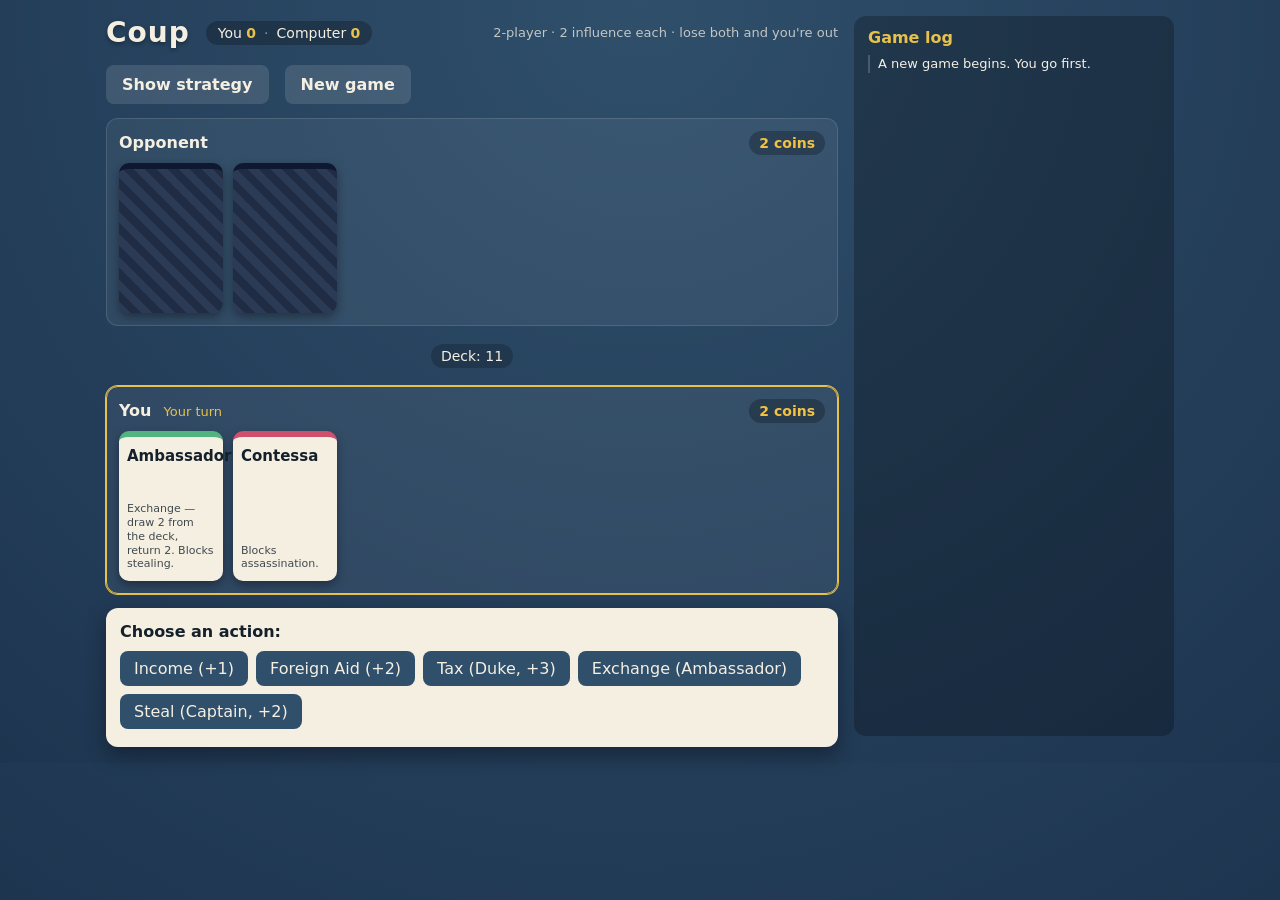
==== coup/index.html @ df29f6fe "Coup: exact-endgame model Co-Authored-By: Claude Opus 5.5 <noreply@anthropic.com>" ====
<!DOCTYPE html><html lang="en"><head><meta charSet="utf-8"/><meta name="viewport" content="width=device-width, initial-scale=1"/><link rel="stylesheet" href="/coup/_next/static/css/01fe92bfdcfc2d64.css" data-precedence="next"/><link rel="preload" as="script" fetchPriority="low" href="/coup/_next/static/chunks/webpack-d828b237a8eccf3f.js"/><script src="/coup/_next/static/chunks/fd9d1056-95542c12c8153870.js" async=""></script><script src="/coup/_next/static/chunks/23-82697db9ba3133ac.js" async=""></script><script src="/coup/_next/static/chunks/main-app-3fcb7fe4db516190.js" async=""></script><script src="/coup/_next/static/chunks/app/page-649ac5a3d5b7301c.js" async=""></script><title>Coup</title><meta name="description" content="Play Coup against a computer opponent."/><script src="/coup/_next/static/chunks/polyfills-78c92fac7aa8fdd8.js" noModule=""></script></head><body><main class="layout"><section class="board"><header class="header"><h1>Coup</h1><span class="header__sub">Dealing cards…</span></header></section></main><script src="/coup/_next/static/chunks/webpack-d828b237a8eccf3f.js" async=""></script><script>(self.__next_f=self.__next_f||[]).push([0]);self.__next_f.push([2,null])</script><script>self.__next_f.push([1,"1:HL[\"/coup/_next/static/css/01fe92bfdcfc2d64.css\",\"style\"]\n"])</script><script>self.__next_f.push([1,"2:I[5751,[],\"\"]\n4:I[736,[\"931\",\"static/chunks/app/page-649ac5a3d5b7301c.js\"],\"default\"]\n5:I[9275,[],\"\"]\n6:I[1343,[],\"\"]\n8:I[6130,[],\"\"]\n9:[]\n0:[[[\"$\",\"link\",\"0\",{\"rel\":\"stylesheet\",\"href\":\"/coup/_next/static/css/01fe92bfdcfc2d64.css\",\"precedence\":\"next\",\"crossOrigin\":\"$undefined\"}]],[\"$\",\"$L2\",null,{\"buildId\":\"_wieIUn1uLwM8Jt-ivwcD\",\"assetPrefix\":\"/coup\",\"initialCanonicalUrl\":\"/\",\"initialTree\":[\"\",{\"children\":[\"__PAGE__\",{}]},\"$undefined\",\"$undefined\",true],\"initialSeedData\":[\"\",{\"children\":[\"__PAGE__\",{},[[\"$L3\",[\"$\",\"$L4\",null,{}]],null],null]},[[\"$\",\"html\",null,{\"lang\":\"en\",\"children\":[\"$\",\"body\",null,{\"children\":[\"$\",\"$L5\",null,{\"parallelRouterKey\":\"children\",\"segmentPath\":[\"children\"],\"error\":\"$undefined\",\"errorStyles\":\"$undefined\",\"errorScripts\":\"$undefined\",\"template\":[\"$\",\"$L6\",null,{}],\"templateStyles\":\"$undefined\",\"templateScripts\":\"$undefined\",\"notFound\":[[\"$\",\"title\",null,{\"children\":\"404: This page could not be found.\"}],[\"$\",\"div\",null,{\"style\":{\"fontFamily\":\"system-ui,\\\"Segoe UI\\\",Roboto,Helvetica,Arial,sans-serif,\\\"Apple Color Emoji\\\",\\\"Segoe UI Emoji\\\"\",\"height\":\"100vh\",\"textAlign\":\"center\",\"display\":\"flex\",\"flexDirection\":\"column\",\"alignItems\":\"center\",\"justifyContent\":\"center\"},\"children\":[\"$\",\"div\",null,{\"children\":[[\"$\",\"style\",null,{\"dangerouslySetInnerHTML\":{\"__html\":\"body{color:#000;background:#fff;margin:0}.next-error-h1{border-right:1px solid rgba(0,0,0,.3)}@media (prefers-color-scheme:dark){body{color:#fff;background:#000}.next-error-h1{border-right:1px solid rgba(255,255,255,.3)}}\"}}],[\"$\",\"h1\",null,{\"className\":\"next-error-h1\",\"style\":{\"display\":\"inline-block\",\"margin\":\"0 20px 0 0\",\"padding\":\"0 23px 0 0\",\"fontSize\":24,\"fontWeight\":500,\"verticalAlign\":\"top\",\"lineHeight\":\"49px\"},\"children\":\"404\"}],[\"$\",\"div\",null,{\"style\":{\"display\":\"inline-block\"},\"children\":[\"$\",\"h2\",null,{\"style\":{\"fontSize\":14,\"fontWeight\":400,\"lineHeight\":\"49px\",\"margin\":0},\"children\":\"This page could not be found.\"}]}]]}]}]],\"notFoundStyles\":[],\"styles\":null}]}]}],null],null],\"couldBeIntercepted\":false,\"initialHea"])</script><script>self.__next_f.push([1,"d\":[null,\"$L7\"],\"globalErrorComponent\":\"$8\",\"missingSlots\":\"$W9\"}]]\n"])</script><script>self.__next_f.push([1,"7:[[\"$\",\"meta\",\"0\",{\"name\":\"viewport\",\"content\":\"width=device-width, initial-scale=1\"}],[\"$\",\"meta\",\"1\",{\"charSet\":\"utf-8\"}],[\"$\",\"title\",\"2\",{\"children\":\"Coup\"}],[\"$\",\"meta\",\"3\",{\"name\":\"description\",\"content\":\"Play Coup against a computer opponent.\"}]]\n3:null\n"])</script></body></html>
---- coup/_next/static/css/01fe92bfdcfc2d64.css ----
:root{--felt:#2f4f6b;--felt-dark:#1e3550;--ink:#14212b;--paper:#f5efe2;--gold:#e8c14a;--coin:#f3c243;--shadow:rgba(0,0,0,.35);--danger:#c0394a;--good:#51b37f}*{box-sizing:border-box}body,html{margin:0;padding:0;min-height:100%;font-family:ui-sans-serif,system-ui,-apple-system,Segoe UI,Roboto,Helvetica,Arial,sans-serif;color:var(--ink);background:radial-gradient(circle at 50% 0,var(--felt) 0,var(--felt-dark) 100%)}.layout{display:grid;grid-template-columns:minmax(0,1fr) 320px;grid-gap:16px;gap:16px;max-width:1100px;margin:0 auto;padding:16px}@media (max-width:860px){.layout{grid-template-columns:1fr}}.header{display:flex;align-items:center;gap:16px;flex-wrap:wrap;color:var(--paper)}.header h1{margin:0;font-size:28px;letter-spacing:1px;text-shadow:0 2px 4px var(--shadow)}.scoreboard{display:flex;align-items:center;gap:8px;padding:4px 12px;border-radius:999px;background:rgba(0,0,0,.25);font-size:14px}.scoreboard strong{color:var(--gold);font-feature-settings:"tnum";font-variant-numeric:tabular-nums}.scoreboard__sep{opacity:.5}.header__sub{opacity:.75;font-size:13px;margin-left:auto}.board{display:flex;flex-direction:column;gap:14px}.strip{background:hsla(0,0%,100%,.06);border:1px solid hsla(0,0%,100%,.12);border-radius:12px;padding:12px;color:var(--paper)}.strip--out{opacity:.55}.strip--turn{border-color:var(--gold);box-shadow:0 0 0 1px var(--gold)}.strip__info{display:flex;align-items:baseline;gap:12px;margin-bottom:8px;flex-wrap:wrap}.strip__label{font-weight:700;font-size:16px}.strip__status{font-size:13px;color:var(--gold)}.strip__coins{font-size:14px;margin-left:auto;background:rgba(0,0,0,.25);padding:4px 10px;border-radius:999px;color:var(--coin);font-weight:700;font-feature-settings:"tnum";font-variant-numeric:tabular-nums}.hand{display:flex;gap:10px;flex-wrap:wrap}.revealed{margin-top:10px}.revealed__cards{display:flex;gap:6px;flex-wrap:wrap}.pile__label{font-size:12px;opacity:.85;display:block;margin-bottom:4px}.muted{opacity:.5}.center{display:flex;align-items:center;gap:18px;flex-wrap:wrap;justify-content:center;color:var(--paper);padding:4px 0;font-size:14px}.center__chip{background:rgba(0,0,0,.2);padding:4px 10px;border-radius:999px}.card{position:relative;width:104px;height:150px;border-radius:10px;border:none;padding:10px 8px;text-align:left;background:var(--paper);color:var(--ink);box-shadow:0 4px 10px var(--shadow);display:flex;flex-direction:column;gap:6px;font:inherit;cursor:default;border-top:6px solid var(--gold)}.card--small{width:64px;height:92px;padding:6px;border-top-width:4px;gap:3px}.card__name{font-weight:800;font-size:15px}.card--small .card__name{font-size:11px;line-height:1.1}.card__effect{font-size:11px;line-height:1.25;opacity:.8;margin-top:auto}.card--lost{background:#d4cbb6;opacity:.75}.card--lost:after{content:"OUT";position:absolute;top:50%;left:0;right:0;text-align:center;font-weight:800;font-size:14px;color:var(--danger);letter-spacing:2px;transform:translateY(-50%)}.card--back{background:repeating-linear-gradient(45deg,#2b3a55,#2b3a55 8px,#1f2c44 0,#1f2c44 16px);border-top:6px solid #0e1830;color:transparent}.card--small.card--back{border-top-width:4px}.card--duke{border-top-color:#9c4fd0}.card--assassin{border-top-color:#1c1c1c}.card--captain{border-top-color:#3e8fd0}.card--ambassador{border-top-color:#51b37f}.card--contessa{border-top-color:#d04f6c}.card--selectable{cursor:pointer;transition:transform .12s ease,box-shadow .12s ease}.card--selectable:hover{transform:translateY(-8px);box-shadow:0 10px 18px var(--shadow)}.card--selected{outline:3px solid var(--gold)}.card--disabled{opacity:.45;cursor:not-allowed}.prompt{background:var(--paper);border-radius:12px;padding:14px;box-shadow:0 8px 20px var(--shadow)}.prompt p{margin:0 0 10px;font-weight:600}.prompt__choices{display:flex;flex-wrap:wrap;gap:8px;margin-bottom:4px}.choice{background:var(--felt);color:var(--paper);border:none;border-radius:8px;padding:8px 14px;font:inherit;cursor:pointer}.choice:hover{background:var(--felt-dark)}.choice--danger{background:var(--danger)}.choice--danger:hover{filter:brightness(.92)}.choice--good{background:var(--good);color:var(--ink)}.choice--good:hover{filter:brightness(.95)}.choice--disabled{opacity:.4;cursor:not-allowed}.choice__hint{display:inline-block;margin-left:8px;padding:1px 7px;border-radius:999px;background:rgba(0,0,0,.35);color:var(--gold);font-size:12px;font-weight:700;font-feature-settings:"tnum";font-variant-numeric:tabular-nums}.prompt p.prompt__note{margin:8px 0 0;font-size:12px;font-weight:400;opacity:.65}.cardpick{display:flex;flex-direction:column;align-items:center;gap:4px}.cardpick__pct{font-size:12px;font-weight:700;color:var(--gold);background:rgba(0,0,0,.35);padding:1px 8px;border-radius:999px;font-feature-settings:"tnum";font-variant-numeric:tabular-nums}.btn{background:var(--gold);color:var(--ink);border:none;border-radius:8px;padding:10px 16px;font:inherit;font-weight:700;cursor:pointer}.btn:hover{filter:brightness(1.05)}.btn--ghost{background:hsla(0,0%,100%,.12);color:var(--paper)}.btn--active{background:var(--gold);color:var(--ink)}.btn:disabled{opacity:.45;cursor:not-allowed}.overlay{position:fixed;inset:0;background:rgba(0,0,0,.55);display:flex;align-items:center;justify-content:center;padding:16px;z-index:10}.modal{background:var(--paper);border-radius:16px;padding:24px;max-width:460px;text-align:center;box-shadow:0 16px 40px var(--shadow)}.modal h2{margin:0 0 8px}.modal__buttons{display:flex;justify-content:center;gap:10px;margin-top:16px}.toast{position:fixed;top:18px;left:50%;z-index:20;max-width:min(80vw,460px);padding:11px 20px;border-radius:999px;background:rgba(20,30,25,.92);color:var(--paper);font-weight:600;font-size:15px;text-align:center;box-shadow:0 8px 22px var(--shadow);border-left:5px solid var(--gold);pointer-events:none;animation:toast-in-out 2.6s ease forwards}.toast--good{border-left-color:var(--good)}.toast--bad{border-left-color:var(--danger)}.toast--info{border-left-color:var(--gold)}@keyframes toast-in-out{0%{opacity:0;transform:translate(-50%,-14px)}8%{opacity:1;transform:translate(-50%)}85%{opacity:1;transform:translate(-50%)}to{opacity:0;transform:translate(-50%,-8px)}}.log{background:rgba(0,0,0,.25);border-radius:12px;padding:12px 14px;color:var(--paper);max-height:80vh;overflow:auto}.log h2{margin:0 0 8px;font-size:16px;color:var(--gold)}.log ol{list-style:none;margin:0;padding:0;display:flex;flex-direction:column;gap:6px;font-size:13px;line-height:1.35}.log li{border-left:2px solid hsla(0,0%,100%,.18);padding-left:8px}.log--private{border-left-color:var(--gold);color:var(--gold)}.exchange-pool{display:flex;gap:10px;flex-wrap:wrap;margin:6px 0 10px}
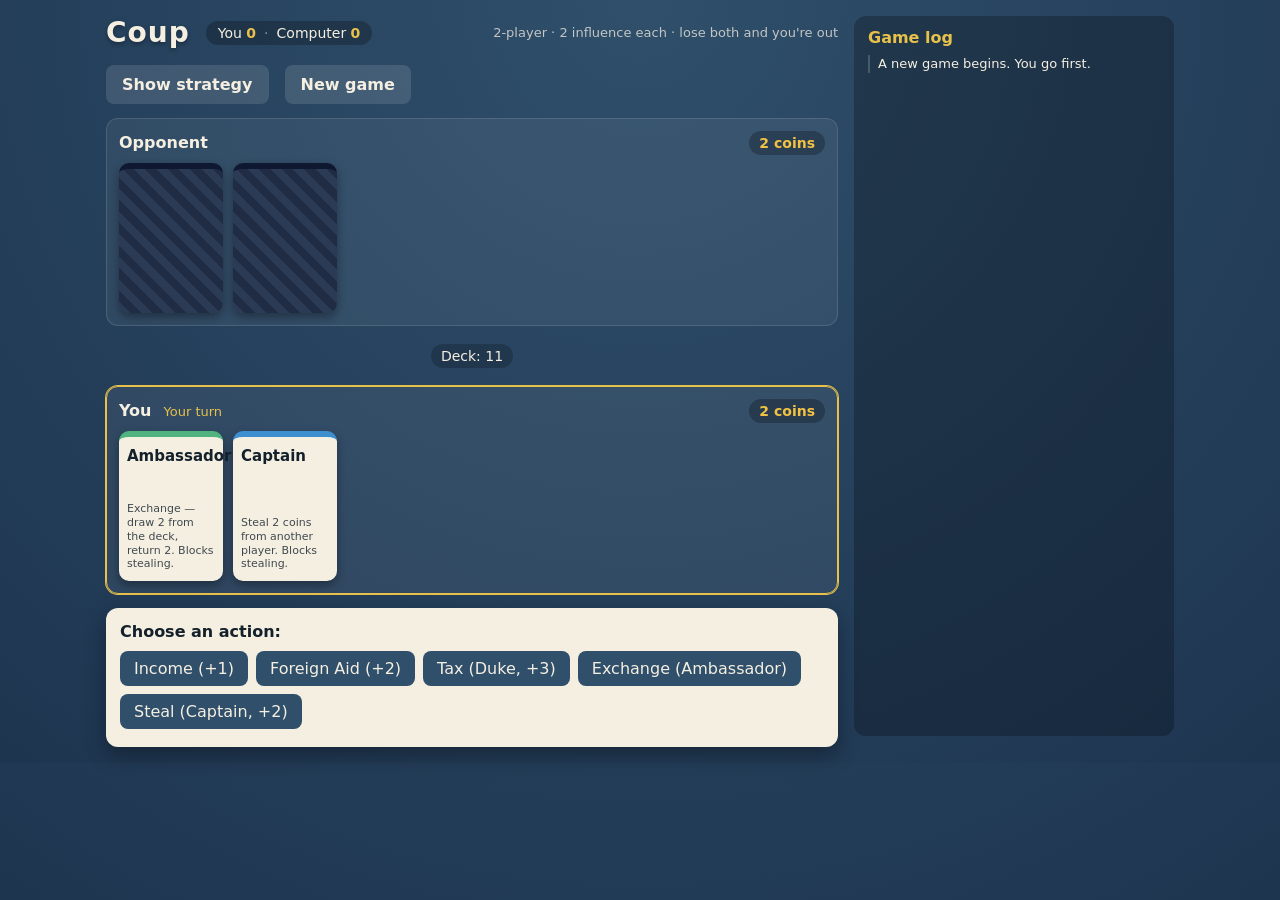
==== commit dd00f0f9: "Coup: decision-time search + policy net for table misses" ====
--- a/coup/index.html
+++ b/coup/index.html
@@ -1 +1 @@
-<!DOCTYPE html><html lang="en"><head><meta charSet="utf-8"/><meta name="viewport" content="width=device-width, initial-scale=1"/><link rel="stylesheet" href="/coup/_next/static/css/01fe92bfdcfc2d64.css" data-precedence="next"/><link rel="preload" as="script" fetchPriority="low" href="/coup/_next/static/chunks/webpack-d828b237a8eccf3f.js"/><script src="/coup/_next/static/chunks/fd9d1056-95542c12c8153870.js" async=""></script><script src="/coup/_next/static/chunks/23-82697db9ba3133ac.js" async=""></script><script src="/coup/_next/static/chunks/main-app-3fcb7fe4db516190.js" async=""></script><script src="/coup/_next/static/chunks/app/page-649ac5a3d5b7301c.js" async=""></script><title>Coup</title><meta name="description" content="Play Coup against a computer opponent."/><script src="/coup/_next/static/chunks/polyfills-78c92fac7aa8fdd8.js" noModule=""></script></head><body><main class="layout"><section class="board"><header class="header"><h1>Coup</h1><span class="header__sub">Dealing cards…</span></header></section></main><script src="/coup/_next/static/chunks/webpack-d828b237a8eccf3f.js" async=""></script><script>(self.__next_f=self.__next_f||[]).push([0]);self.__next_f.push([2,null])</script><script>self.__next_f.push([1,"1:HL[\"/coup/_next/static/css/01fe92bfdcfc2d64.css\",\"style\"]\n"])</script><script>self.__next_f.push([1,"2:I[5751,[],\"\"]\n4:I[736,[\"931\",\"static/chunks/app/page-649ac5a3d5b7301c.js\"],\"default\"]\n5:I[9275,[],\"\"]\n6:I[1343,[],\"\"]\n8:I[6130,[],\"\"]\n9:[]\n0:[[[\"$\",\"link\",\"0\",{\"rel\":\"stylesheet\",\"href\":\"/coup/_next/static/css/01fe92bfdcfc2d64.css\",\"precedence\":\"next\",\"crossOrigin\":\"$undefined\"}]],[\"$\",\"$L2\",null,{\"buildId\":\"_wieIUn1uLwM8Jt-ivwcD\",\"assetPrefix\":\"/coup\",\"initialCanonicalUrl\":\"/\",\"initialTree\":[\"\",{\"children\":[\"__PAGE__\",{}]},\"$undefined\",\"$undefined\",true],\"initialSeedData\":[\"\",{\"children\":[\"__PAGE__\",{},[[\"$L3\",[\"$\",\"$L4\",null,{}]],null],null]},[[\"$\",\"html\",null,{\"lang\":\"en\",\"children\":[\"$\",\"body\",null,{\"children\":[\"$\",\"$L5\",null,{\"parallelRouterKey\":\"children\",\"segmentPath\":[\"children\"],\"error\":\"$undefined\",\"errorStyles\":\"$undefined\",\"errorScripts\":\"$undefined\",\"template\":[\"$\",\"$L6\",null,{}],\"templateStyles\":\"$undefined\",\"templateScripts\":\"$undefined\",\"notFound\":[[\"$\",\"title\",null,{\"children\":\"404: This page could not be found.\"}],[\"$\",\"div\",null,{\"style\":{\"fontFamily\":\"system-ui,\\\"Segoe UI\\\",Roboto,Helvetica,Arial,sans-serif,\\\"Apple Color Emoji\\\",\\\"Segoe UI Emoji\\\"\",\"height\":\"100vh\",\"textAlign\":\"center\",\"display\":\"flex\",\"flexDirection\":\"column\",\"alignItems\":\"center\",\"justifyContent\":\"center\"},\"children\":[\"$\",\"div\",null,{\"children\":[[\"$\",\"style\",null,{\"dangerouslySetInnerHTML\":{\"__html\":\"body{color:#000;background:#fff;margin:0}.next-error-h1{border-right:1px solid rgba(0,0,0,.3)}@media (prefers-color-scheme:dark){body{color:#fff;background:#000}.next-error-h1{border-right:1px solid rgba(255,255,255,.3)}}\"}}],[\"$\",\"h1\",null,{\"className\":\"next-error-h1\",\"style\":{\"display\":\"inline-block\",\"margin\":\"0 20px 0 0\",\"padding\":\"0 23px 0 0\",\"fontSize\":24,\"fontWeight\":500,\"verticalAlign\":\"top\",\"lineHeight\":\"49px\"},\"children\":\"404\"}],[\"$\",\"div\",null,{\"style\":{\"display\":\"inline-block\"},\"children\":[\"$\",\"h2\",null,{\"style\":{\"fontSize\":14,\"fontWeight\":400,\"lineHeight\":\"49px\",\"margin\":0},\"children\":\"This page could not be found.\"}]}]]}]}]],\"notFoundStyles\":[],\"styles\":null}]}]}],null],null],\"couldBeIntercepted\":false,\"initialHea"])</script><script>self.__next_f.push([1,"d\":[null,\"$L7\"],\"globalErrorComponent\":\"$8\",\"missingSlots\":\"$W9\"}]]\n"])</script><script>self.__next_f.push([1,"7:[[\"$\",\"meta\",\"0\",{\"name\":\"viewport\",\"content\":\"width=device-width, initial-scale=1\"}],[\"$\",\"meta\",\"1\",{\"charSet\":\"utf-8\"}],[\"$\",\"title\",\"2\",{\"children\":\"Coup\"}],[\"$\",\"meta\",\"3\",{\"name\":\"description\",\"content\":\"Play Coup against a computer opponent.\"}]]\n3:null\n"])</script></body></html>+<!DOCTYPE html><html lang="en"><head><meta charSet="utf-8"/><meta name="viewport" content="width=device-width, initial-scale=1"/><link rel="stylesheet" href="/coup/_next/static/css/01fe92bfdcfc2d64.css" data-precedence="next"/><link rel="preload" as="script" fetchPriority="low" href="/coup/_next/static/chunks/webpack-d828b237a8eccf3f.js"/><script src="/coup/_next/static/chunks/fd9d1056-95542c12c8153870.js" async=""></script><script src="/coup/_next/static/chunks/23-82697db9ba3133ac.js" async=""></script><script src="/coup/_next/static/chunks/main-app-3fcb7fe4db516190.js" async=""></script><script src="/coup/_next/static/chunks/app/page-5f3fe6a5dedcb3a4.js" async=""></script><title>Coup</title><meta name="description" content="Play Coup against a computer opponent."/><script src="/coup/_next/static/chunks/polyfills-78c92fac7aa8fdd8.js" noModule=""></script></head><body><main class="layout"><section class="board"><header class="header"><h1>Coup</h1><span class="header__sub">Dealing cards…</span></header></section></main><script src="/coup/_next/static/chunks/webpack-d828b237a8eccf3f.js" async=""></script><script>(self.__next_f=self.__next_f||[]).push([0]);self.__next_f.push([2,null])</script><script>self.__next_f.push([1,"1:HL[\"/coup/_next/static/css/01fe92bfdcfc2d64.css\",\"style\"]\n"])</script><script>self.__next_f.push([1,"2:I[5751,[],\"\"]\n4:I[505,[\"931\",\"static/chunks/app/page-5f3fe6a5dedcb3a4.js\"],\"default\"]\n5:I[9275,[],\"\"]\n6:I[1343,[],\"\"]\n8:I[6130,[],\"\"]\n9:[]\n0:[[[\"$\",\"link\",\"0\",{\"rel\":\"stylesheet\",\"href\":\"/coup/_next/static/css/01fe92bfdcfc2d64.css\",\"precedence\":\"next\",\"crossOrigin\":\"$undefined\"}]],[\"$\",\"$L2\",null,{\"buildId\":\"3tfEyDqf86a3yvDS0ENHw\",\"assetPrefix\":\"/coup\",\"initialCanonicalUrl\":\"/\",\"initialTree\":[\"\",{\"children\":[\"__PAGE__\",{}]},\"$undefined\",\"$undefined\",true],\"initialSeedData\":[\"\",{\"children\":[\"__PAGE__\",{},[[\"$L3\",[\"$\",\"$L4\",null,{}]],null],null]},[[\"$\",\"html\",null,{\"lang\":\"en\",\"children\":[\"$\",\"body\",null,{\"children\":[\"$\",\"$L5\",null,{\"parallelRouterKey\":\"children\",\"segmentPath\":[\"children\"],\"error\":\"$undefined\",\"errorStyles\":\"$undefined\",\"errorScripts\":\"$undefined\",\"template\":[\"$\",\"$L6\",null,{}],\"templateStyles\":\"$undefined\",\"templateScripts\":\"$undefined\",\"notFound\":[[\"$\",\"title\",null,{\"children\":\"404: This page could not be found.\"}],[\"$\",\"div\",null,{\"style\":{\"fontFamily\":\"system-ui,\\\"Segoe UI\\\",Roboto,Helvetica,Arial,sans-serif,\\\"Apple Color Emoji\\\",\\\"Segoe UI Emoji\\\"\",\"height\":\"100vh\",\"textAlign\":\"center\",\"display\":\"flex\",\"flexDirection\":\"column\",\"alignItems\":\"center\",\"justifyContent\":\"center\"},\"children\":[\"$\",\"div\",null,{\"children\":[[\"$\",\"style\",null,{\"dangerouslySetInnerHTML\":{\"__html\":\"body{color:#000;background:#fff;margin:0}.next-error-h1{border-right:1px solid rgba(0,0,0,.3)}@media (prefers-color-scheme:dark){body{color:#fff;background:#000}.next-error-h1{border-right:1px solid rgba(255,255,255,.3)}}\"}}],[\"$\",\"h1\",null,{\"className\":\"next-error-h1\",\"style\":{\"display\":\"inline-block\",\"margin\":\"0 20px 0 0\",\"padding\":\"0 23px 0 0\",\"fontSize\":24,\"fontWeight\":500,\"verticalAlign\":\"top\",\"lineHeight\":\"49px\"},\"children\":\"404\"}],[\"$\",\"div\",null,{\"style\":{\"display\":\"inline-block\"},\"children\":[\"$\",\"h2\",null,{\"style\":{\"fontSize\":14,\"fontWeight\":400,\"lineHeight\":\"49px\",\"margin\":0},\"children\":\"This page could not be found.\"}]}]]}]}]],\"notFoundStyles\":[],\"styles\":null}]}]}],null],null],\"couldBeIntercepted\":false,\"initialHea"])</script><script>self.__next_f.push([1,"d\":[null,\"$L7\"],\"globalErrorComponent\":\"$8\",\"missingSlots\":\"$W9\"}]]\n"])</script><script>self.__next_f.push([1,"7:[[\"$\",\"meta\",\"0\",{\"name\":\"viewport\",\"content\":\"width=device-width, initial-scale=1\"}],[\"$\",\"meta\",\"1\",{\"charSet\":\"utf-8\"}],[\"$\",\"title\",\"2\",{\"children\":\"Coup\"}],[\"$\",\"meta\",\"3\",{\"name\":\"description\",\"content\":\"Play Coup against a computer opponent.\"}]]\n3:null\n"])</script></body></html>
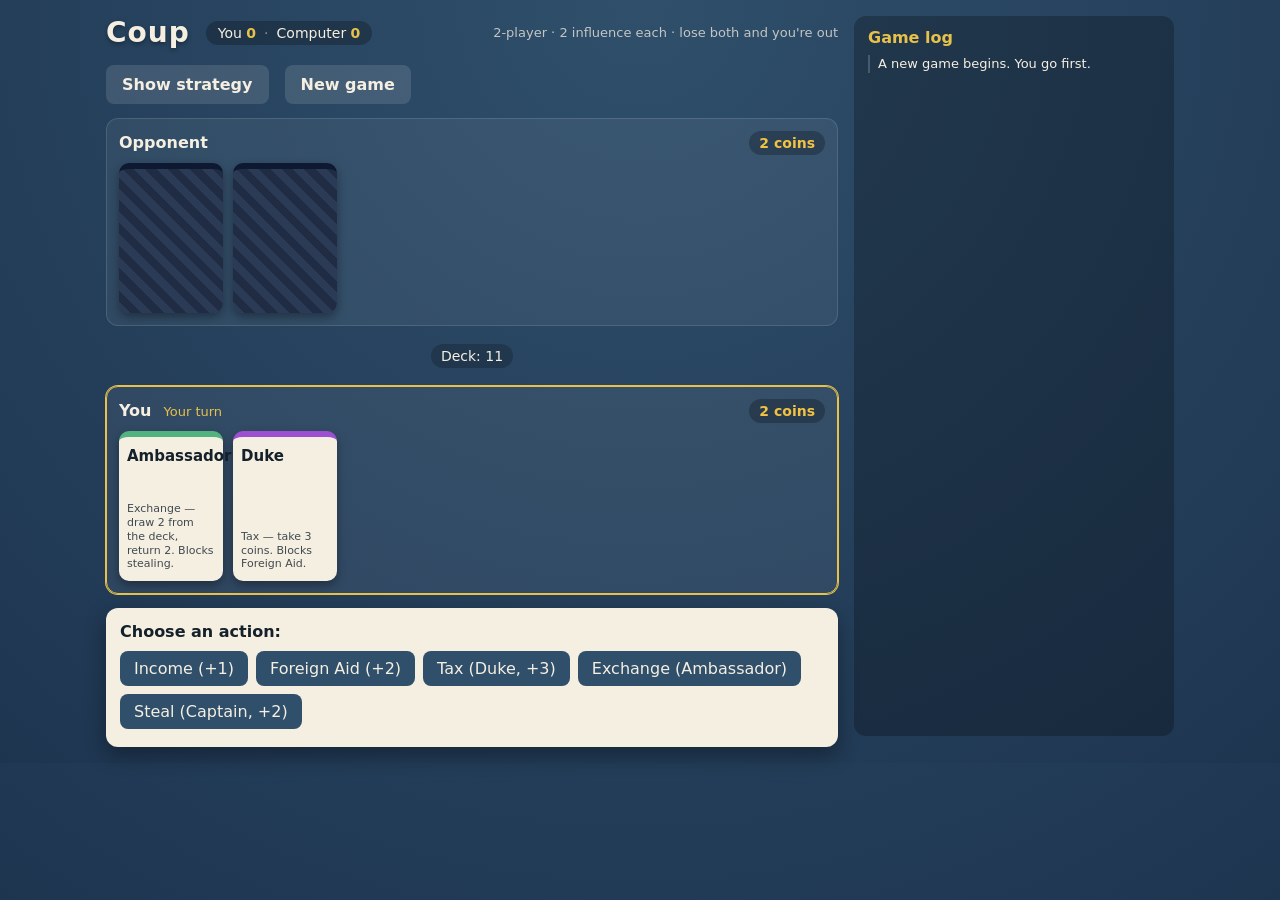
==== commit ccd7a8ea: "Coup: strategy hints from search" ====
--- a/coup/index.html
+++ b/coup/index.html
@@ -1 +1 @@
-<!DOCTYPE html><html lang="en"><head><meta charSet="utf-8"/><meta name="viewport" content="width=device-width, initial-scale=1"/><link rel="stylesheet" href="/coup/_next/static/css/01fe92bfdcfc2d64.css" data-precedence="next"/><link rel="preload" as="script" fetchPriority="low" href="/coup/_next/static/chunks/webpack-d828b237a8eccf3f.js"/><script src="/coup/_next/static/chunks/fd9d1056-95542c12c8153870.js" async=""></script><script src="/coup/_next/static/chunks/23-82697db9ba3133ac.js" async=""></script><script src="/coup/_next/static/chunks/main-app-3fcb7fe4db516190.js" async=""></script><script src="/coup/_next/static/chunks/app/page-5f3fe6a5dedcb3a4.js" async=""></script><title>Coup</title><meta name="description" content="Play Coup against a computer opponent."/><script src="/coup/_next/static/chunks/polyfills-78c92fac7aa8fdd8.js" noModule=""></script></head><body><main class="layout"><section class="board"><header class="header"><h1>Coup</h1><span class="header__sub">Dealing cards…</span></header></section></main><script src="/coup/_next/static/chunks/webpack-d828b237a8eccf3f.js" async=""></script><script>(self.__next_f=self.__next_f||[]).push([0]);self.__next_f.push([2,null])</script><script>self.__next_f.push([1,"1:HL[\"/coup/_next/static/css/01fe92bfdcfc2d64.css\",\"style\"]\n"])</script><script>self.__next_f.push([1,"2:I[5751,[],\"\"]\n4:I[505,[\"931\",\"static/chunks/app/page-5f3fe6a5dedcb3a4.js\"],\"default\"]\n5:I[9275,[],\"\"]\n6:I[1343,[],\"\"]\n8:I[6130,[],\"\"]\n9:[]\n0:[[[\"$\",\"link\",\"0\",{\"rel\":\"stylesheet\",\"href\":\"/coup/_next/static/css/01fe92bfdcfc2d64.css\",\"precedence\":\"next\",\"crossOrigin\":\"$undefined\"}]],[\"$\",\"$L2\",null,{\"buildId\":\"3tfEyDqf86a3yvDS0ENHw\",\"assetPrefix\":\"/coup\",\"initialCanonicalUrl\":\"/\",\"initialTree\":[\"\",{\"children\":[\"__PAGE__\",{}]},\"$undefined\",\"$undefined\",true],\"initialSeedData\":[\"\",{\"children\":[\"__PAGE__\",{},[[\"$L3\",[\"$\",\"$L4\",null,{}]],null],null]},[[\"$\",\"html\",null,{\"lang\":\"en\",\"children\":[\"$\",\"body\",null,{\"children\":[\"$\",\"$L5\",null,{\"parallelRouterKey\":\"children\",\"segmentPath\":[\"children\"],\"error\":\"$undefined\",\"errorStyles\":\"$undefined\",\"errorScripts\":\"$undefined\",\"template\":[\"$\",\"$L6\",null,{}],\"templateStyles\":\"$undefined\",\"templateScripts\":\"$undefined\",\"notFound\":[[\"$\",\"title\",null,{\"children\":\"404: This page could not be found.\"}],[\"$\",\"div\",null,{\"style\":{\"fontFamily\":\"system-ui,\\\"Segoe UI\\\",Roboto,Helvetica,Arial,sans-serif,\\\"Apple Color Emoji\\\",\\\"Segoe UI Emoji\\\"\",\"height\":\"100vh\",\"textAlign\":\"center\",\"display\":\"flex\",\"flexDirection\":\"column\",\"alignItems\":\"center\",\"justifyContent\":\"center\"},\"children\":[\"$\",\"div\",null,{\"children\":[[\"$\",\"style\",null,{\"dangerouslySetInnerHTML\":{\"__html\":\"body{color:#000;background:#fff;margin:0}.next-error-h1{border-right:1px solid rgba(0,0,0,.3)}@media (prefers-color-scheme:dark){body{color:#fff;background:#000}.next-error-h1{border-right:1px solid rgba(255,255,255,.3)}}\"}}],[\"$\",\"h1\",null,{\"className\":\"next-error-h1\",\"style\":{\"display\":\"inline-block\",\"margin\":\"0 20px 0 0\",\"padding\":\"0 23px 0 0\",\"fontSize\":24,\"fontWeight\":500,\"verticalAlign\":\"top\",\"lineHeight\":\"49px\"},\"children\":\"404\"}],[\"$\",\"div\",null,{\"style\":{\"display\":\"inline-block\"},\"children\":[\"$\",\"h2\",null,{\"style\":{\"fontSize\":14,\"fontWeight\":400,\"lineHeight\":\"49px\",\"margin\":0},\"children\":\"This page could not be found.\"}]}]]}]}]],\"notFoundStyles\":[],\"styles\":null}]}]}],null],null],\"couldBeIntercepted\":false,\"initialHea"])</script><script>self.__next_f.push([1,"d\":[null,\"$L7\"],\"globalErrorComponent\":\"$8\",\"missingSlots\":\"$W9\"}]]\n"])</script><script>self.__next_f.push([1,"7:[[\"$\",\"meta\",\"0\",{\"name\":\"viewport\",\"content\":\"width=device-width, initial-scale=1\"}],[\"$\",\"meta\",\"1\",{\"charSet\":\"utf-8\"}],[\"$\",\"title\",\"2\",{\"children\":\"Coup\"}],[\"$\",\"meta\",\"3\",{\"name\":\"description\",\"content\":\"Play Coup against a computer opponent.\"}]]\n3:null\n"])</script></body></html>+<!DOCTYPE html><html lang="en"><head><meta charSet="utf-8"/><meta name="viewport" content="width=device-width, initial-scale=1"/><link rel="stylesheet" href="/coup/_next/static/css/01fe92bfdcfc2d64.css" data-precedence="next"/><link rel="preload" as="script" fetchPriority="low" href="/coup/_next/static/chunks/webpack-d828b237a8eccf3f.js"/><script src="/coup/_next/static/chunks/fd9d1056-95542c12c8153870.js" async=""></script><script src="/coup/_next/static/chunks/23-82697db9ba3133ac.js" async=""></script><script src="/coup/_next/static/chunks/main-app-3fcb7fe4db516190.js" async=""></script><script src="/coup/_next/static/chunks/app/page-42925512c70cbcf5.js" async=""></script><title>Coup</title><meta name="description" content="Play Coup against a computer opponent."/><script src="/coup/_next/static/chunks/polyfills-78c92fac7aa8fdd8.js" noModule=""></script></head><body><main class="layout"><section class="board"><header class="header"><h1>Coup</h1><span class="header__sub">Dealing cards…</span></header></section></main><script src="/coup/_next/static/chunks/webpack-d828b237a8eccf3f.js" async=""></script><script>(self.__next_f=self.__next_f||[]).push([0]);self.__next_f.push([2,null])</script><script>self.__next_f.push([1,"1:HL[\"/coup/_next/static/css/01fe92bfdcfc2d64.css\",\"style\"]\n"])</script><script>self.__next_f.push([1,"2:I[5751,[],\"\"]\n4:I[505,[\"931\",\"static/chunks/app/page-42925512c70cbcf5.js\"],\"default\"]\n5:I[9275,[],\"\"]\n6:I[1343,[],\"\"]\n8:I[6130,[],\"\"]\n9:[]\n0:[[[\"$\",\"link\",\"0\",{\"rel\":\"stylesheet\",\"href\":\"/coup/_next/static/css/01fe92bfdcfc2d64.css\",\"precedence\":\"next\",\"crossOrigin\":\"$undefined\"}]],[\"$\",\"$L2\",null,{\"buildId\":\"neGb3axCB68m1UxjxAIpl\",\"assetPrefix\":\"/coup\",\"initialCanonicalUrl\":\"/\",\"initialTree\":[\"\",{\"children\":[\"__PAGE__\",{}]},\"$undefined\",\"$undefined\",true],\"initialSeedData\":[\"\",{\"children\":[\"__PAGE__\",{},[[\"$L3\",[\"$\",\"$L4\",null,{}]],null],null]},[[\"$\",\"html\",null,{\"lang\":\"en\",\"children\":[\"$\",\"body\",null,{\"children\":[\"$\",\"$L5\",null,{\"parallelRouterKey\":\"children\",\"segmentPath\":[\"children\"],\"error\":\"$undefined\",\"errorStyles\":\"$undefined\",\"errorScripts\":\"$undefined\",\"template\":[\"$\",\"$L6\",null,{}],\"templateStyles\":\"$undefined\",\"templateScripts\":\"$undefined\",\"notFound\":[[\"$\",\"title\",null,{\"children\":\"404: This page could not be found.\"}],[\"$\",\"div\",null,{\"style\":{\"fontFamily\":\"system-ui,\\\"Segoe UI\\\",Roboto,Helvetica,Arial,sans-serif,\\\"Apple Color Emoji\\\",\\\"Segoe UI Emoji\\\"\",\"height\":\"100vh\",\"textAlign\":\"center\",\"display\":\"flex\",\"flexDirection\":\"column\",\"alignItems\":\"center\",\"justifyContent\":\"center\"},\"children\":[\"$\",\"div\",null,{\"children\":[[\"$\",\"style\",null,{\"dangerouslySetInnerHTML\":{\"__html\":\"body{color:#000;background:#fff;margin:0}.next-error-h1{border-right:1px solid rgba(0,0,0,.3)}@media (prefers-color-scheme:dark){body{color:#fff;background:#000}.next-error-h1{border-right:1px solid rgba(255,255,255,.3)}}\"}}],[\"$\",\"h1\",null,{\"className\":\"next-error-h1\",\"style\":{\"display\":\"inline-block\",\"margin\":\"0 20px 0 0\",\"padding\":\"0 23px 0 0\",\"fontSize\":24,\"fontWeight\":500,\"verticalAlign\":\"top\",\"lineHeight\":\"49px\"},\"children\":\"404\"}],[\"$\",\"div\",null,{\"style\":{\"display\":\"inline-block\"},\"children\":[\"$\",\"h2\",null,{\"style\":{\"fontSize\":14,\"fontWeight\":400,\"lineHeight\":\"49px\",\"margin\":0},\"children\":\"This page could not be found.\"}]}]]}]}]],\"notFoundStyles\":[],\"styles\":null}]}]}],null],null],\"couldBeIntercepted\":false,\"initialHea"])</script><script>self.__next_f.push([1,"d\":[null,\"$L7\"],\"globalErrorComponent\":\"$8\",\"missingSlots\":\"$W9\"}]]\n"])</script><script>self.__next_f.push([1,"7:[[\"$\",\"meta\",\"0\",{\"name\":\"viewport\",\"content\":\"width=device-width, initial-scale=1\"}],[\"$\",\"meta\",\"1\",{\"charSet\":\"utf-8\"}],[\"$\",\"title\",\"2\",{\"children\":\"Coup\"}],[\"$\",\"meta\",\"3\",{\"name\":\"description\",\"content\":\"Play Coup against a computer opponent.\"}]]\n3:null\n"])</script></body></html>
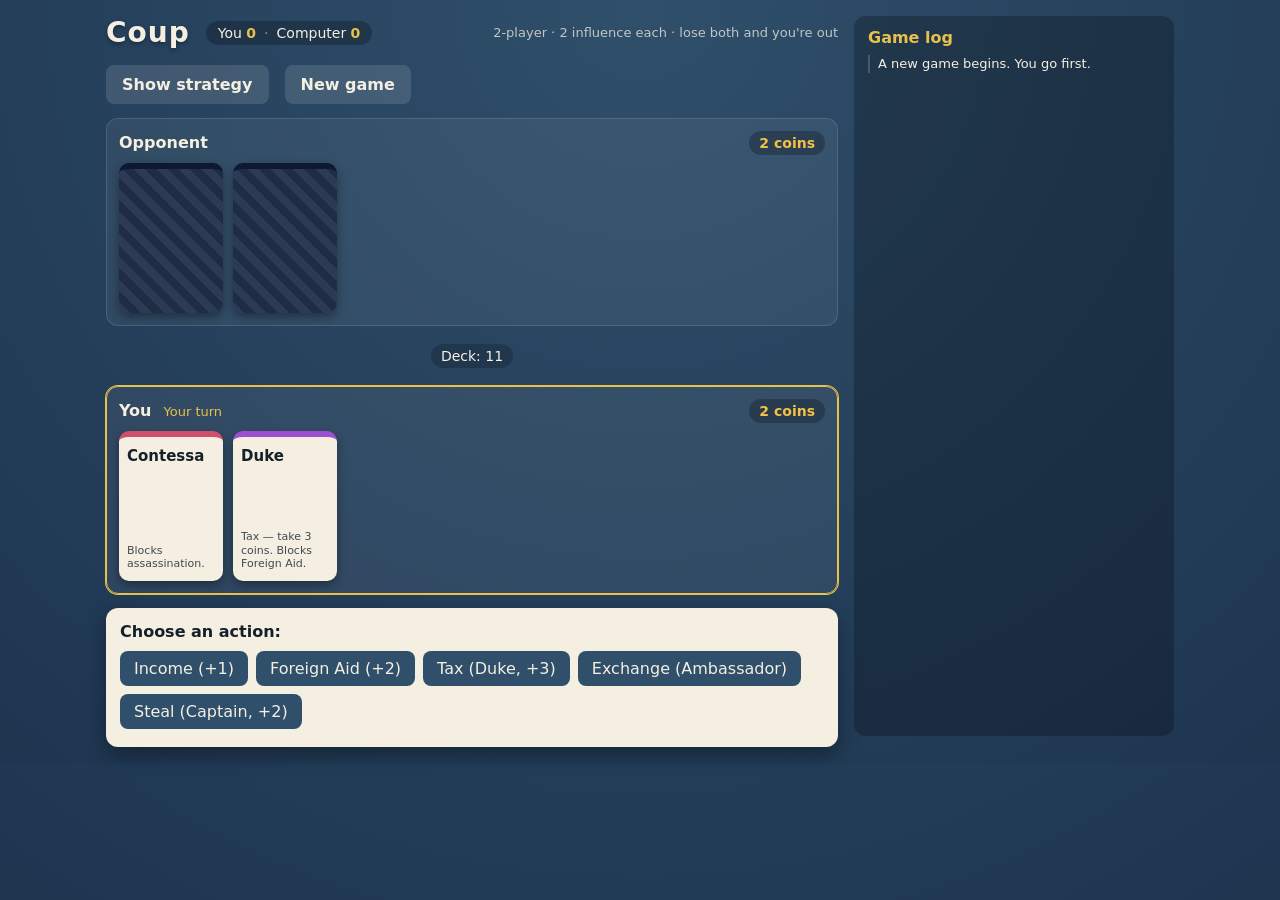
==== commit 88682492: "Coup: search vs table hints" ====
--- a/coup/index.html
+++ b/coup/index.html
@@ -1 +1 @@
-<!DOCTYPE html><html lang="en"><head><meta charSet="utf-8"/><meta name="viewport" content="width=device-width, initial-scale=1"/><link rel="stylesheet" href="/coup/_next/static/css/01fe92bfdcfc2d64.css" data-precedence="next"/><link rel="preload" as="script" fetchPriority="low" href="/coup/_next/static/chunks/webpack-d828b237a8eccf3f.js"/><script src="/coup/_next/static/chunks/fd9d1056-95542c12c8153870.js" async=""></script><script src="/coup/_next/static/chunks/23-82697db9ba3133ac.js" async=""></script><script src="/coup/_next/static/chunks/main-app-3fcb7fe4db516190.js" async=""></script><script src="/coup/_next/static/chunks/app/page-42925512c70cbcf5.js" async=""></script><title>Coup</title><meta name="description" content="Play Coup against a computer opponent."/><script src="/coup/_next/static/chunks/polyfills-78c92fac7aa8fdd8.js" noModule=""></script></head><body><main class="layout"><section class="board"><header class="header"><h1>Coup</h1><span class="header__sub">Dealing cards…</span></header></section></main><script src="/coup/_next/static/chunks/webpack-d828b237a8eccf3f.js" async=""></script><script>(self.__next_f=self.__next_f||[]).push([0]);self.__next_f.push([2,null])</script><script>self.__next_f.push([1,"1:HL[\"/coup/_next/static/css/01fe92bfdcfc2d64.css\",\"style\"]\n"])</script><script>self.__next_f.push([1,"2:I[5751,[],\"\"]\n4:I[505,[\"931\",\"static/chunks/app/page-42925512c70cbcf5.js\"],\"default\"]\n5:I[9275,[],\"\"]\n6:I[1343,[],\"\"]\n8:I[6130,[],\"\"]\n9:[]\n0:[[[\"$\",\"link\",\"0\",{\"rel\":\"stylesheet\",\"href\":\"/coup/_next/static/css/01fe92bfdcfc2d64.css\",\"precedence\":\"next\",\"crossOrigin\":\"$undefined\"}]],[\"$\",\"$L2\",null,{\"buildId\":\"neGb3axCB68m1UxjxAIpl\",\"assetPrefix\":\"/coup\",\"initialCanonicalUrl\":\"/\",\"initialTree\":[\"\",{\"children\":[\"__PAGE__\",{}]},\"$undefined\",\"$undefined\",true],\"initialSeedData\":[\"\",{\"children\":[\"__PAGE__\",{},[[\"$L3\",[\"$\",\"$L4\",null,{}]],null],null]},[[\"$\",\"html\",null,{\"lang\":\"en\",\"children\":[\"$\",\"body\",null,{\"children\":[\"$\",\"$L5\",null,{\"parallelRouterKey\":\"children\",\"segmentPath\":[\"children\"],\"error\":\"$undefined\",\"errorStyles\":\"$undefined\",\"errorScripts\":\"$undefined\",\"template\":[\"$\",\"$L6\",null,{}],\"templateStyles\":\"$undefined\",\"templateScripts\":\"$undefined\",\"notFound\":[[\"$\",\"title\",null,{\"children\":\"404: This page could not be found.\"}],[\"$\",\"div\",null,{\"style\":{\"fontFamily\":\"system-ui,\\\"Segoe UI\\\",Roboto,Helvetica,Arial,sans-serif,\\\"Apple Color Emoji\\\",\\\"Segoe UI Emoji\\\"\",\"height\":\"100vh\",\"textAlign\":\"center\",\"display\":\"flex\",\"flexDirection\":\"column\",\"alignItems\":\"center\",\"justifyContent\":\"center\"},\"children\":[\"$\",\"div\",null,{\"children\":[[\"$\",\"style\",null,{\"dangerouslySetInnerHTML\":{\"__html\":\"body{color:#000;background:#fff;margin:0}.next-error-h1{border-right:1px solid rgba(0,0,0,.3)}@media (prefers-color-scheme:dark){body{color:#fff;background:#000}.next-error-h1{border-right:1px solid rgba(255,255,255,.3)}}\"}}],[\"$\",\"h1\",null,{\"className\":\"next-error-h1\",\"style\":{\"display\":\"inline-block\",\"margin\":\"0 20px 0 0\",\"padding\":\"0 23px 0 0\",\"fontSize\":24,\"fontWeight\":500,\"verticalAlign\":\"top\",\"lineHeight\":\"49px\"},\"children\":\"404\"}],[\"$\",\"div\",null,{\"style\":{\"display\":\"inline-block\"},\"children\":[\"$\",\"h2\",null,{\"style\":{\"fontSize\":14,\"fontWeight\":400,\"lineHeight\":\"49px\",\"margin\":0},\"children\":\"This page could not be found.\"}]}]]}]}]],\"notFoundStyles\":[],\"styles\":null}]}]}],null],null],\"couldBeIntercepted\":false,\"initialHea"])</script><script>self.__next_f.push([1,"d\":[null,\"$L7\"],\"globalErrorComponent\":\"$8\",\"missingSlots\":\"$W9\"}]]\n"])</script><script>self.__next_f.push([1,"7:[[\"$\",\"meta\",\"0\",{\"name\":\"viewport\",\"content\":\"width=device-width, initial-scale=1\"}],[\"$\",\"meta\",\"1\",{\"charSet\":\"utf-8\"}],[\"$\",\"title\",\"2\",{\"children\":\"Coup\"}],[\"$\",\"meta\",\"3\",{\"name\":\"description\",\"content\":\"Play Coup against a computer opponent.\"}]]\n3:null\n"])</script></body></html>+<!DOCTYPE html><html lang="en"><head><meta charSet="utf-8"/><meta name="viewport" content="width=device-width, initial-scale=1"/><link rel="stylesheet" href="/coup/_next/static/css/7452abae5ba56ae0.css" data-precedence="next"/><link rel="preload" as="script" fetchPriority="low" href="/coup/_next/static/chunks/webpack-d828b237a8eccf3f.js"/><script src="/coup/_next/static/chunks/fd9d1056-95542c12c8153870.js" async=""></script><script src="/coup/_next/static/chunks/23-82697db9ba3133ac.js" async=""></script><script src="/coup/_next/static/chunks/main-app-3fcb7fe4db516190.js" async=""></script><script src="/coup/_next/static/chunks/app/page-6dc645e36bc4e06f.js" async=""></script><title>Coup</title><meta name="description" content="Play Coup against a computer opponent."/><script src="/coup/_next/static/chunks/polyfills-78c92fac7aa8fdd8.js" noModule=""></script></head><body><main class="layout"><section class="board"><header class="header"><h1>Coup</h1><span class="header__sub">Dealing cards…</span></header></section></main><script src="/coup/_next/static/chunks/webpack-d828b237a8eccf3f.js" async=""></script><script>(self.__next_f=self.__next_f||[]).push([0]);self.__next_f.push([2,null])</script><script>self.__next_f.push([1,"1:HL[\"/coup/_next/static/css/7452abae5ba56ae0.css\",\"style\"]\n"])</script><script>self.__next_f.push([1,"2:I[5751,[],\"\"]\n4:I[505,[\"931\",\"static/chunks/app/page-6dc645e36bc4e06f.js\"],\"default\"]\n5:I[9275,[],\"\"]\n6:I[1343,[],\"\"]\n8:I[6130,[],\"\"]\n9:[]\n0:[[[\"$\",\"link\",\"0\",{\"rel\":\"stylesheet\",\"href\":\"/coup/_next/static/css/7452abae5ba56ae0.css\",\"precedence\":\"next\",\"crossOrigin\":\"$undefined\"}]],[\"$\",\"$L2\",null,{\"buildId\":\"VM9aVGvNcQcO2kNIfbjQt\",\"assetPrefix\":\"/coup\",\"initialCanonicalUrl\":\"/\",\"initialTree\":[\"\",{\"children\":[\"__PAGE__\",{}]},\"$undefined\",\"$undefined\",true],\"initialSeedData\":[\"\",{\"children\":[\"__PAGE__\",{},[[\"$L3\",[\"$\",\"$L4\",null,{}]],null],null]},[[\"$\",\"html\",null,{\"lang\":\"en\",\"children\":[\"$\",\"body\",null,{\"children\":[\"$\",\"$L5\",null,{\"parallelRouterKey\":\"children\",\"segmentPath\":[\"children\"],\"error\":\"$undefined\",\"errorStyles\":\"$undefined\",\"errorScripts\":\"$undefined\",\"template\":[\"$\",\"$L6\",null,{}],\"templateStyles\":\"$undefined\",\"templateScripts\":\"$undefined\",\"notFound\":[[\"$\",\"title\",null,{\"children\":\"404: This page could not be found.\"}],[\"$\",\"div\",null,{\"style\":{\"fontFamily\":\"system-ui,\\\"Segoe UI\\\",Roboto,Helvetica,Arial,sans-serif,\\\"Apple Color Emoji\\\",\\\"Segoe UI Emoji\\\"\",\"height\":\"100vh\",\"textAlign\":\"center\",\"display\":\"flex\",\"flexDirection\":\"column\",\"alignItems\":\"center\",\"justifyContent\":\"center\"},\"children\":[\"$\",\"div\",null,{\"children\":[[\"$\",\"style\",null,{\"dangerouslySetInnerHTML\":{\"__html\":\"body{color:#000;background:#fff;margin:0}.next-error-h1{border-right:1px solid rgba(0,0,0,.3)}@media (prefers-color-scheme:dark){body{color:#fff;background:#000}.next-error-h1{border-right:1px solid rgba(255,255,255,.3)}}\"}}],[\"$\",\"h1\",null,{\"className\":\"next-error-h1\",\"style\":{\"display\":\"inline-block\",\"margin\":\"0 20px 0 0\",\"padding\":\"0 23px 0 0\",\"fontSize\":24,\"fontWeight\":500,\"verticalAlign\":\"top\",\"lineHeight\":\"49px\"},\"children\":\"404\"}],[\"$\",\"div\",null,{\"style\":{\"display\":\"inline-block\"},\"children\":[\"$\",\"h2\",null,{\"style\":{\"fontSize\":14,\"fontWeight\":400,\"lineHeight\":\"49px\",\"margin\":0},\"children\":\"This page could not be found.\"}]}]]}]}]],\"notFoundStyles\":[],\"styles\":null}]}]}],null],null],\"couldBeIntercepted\":false,\"initialHea"])</script><script>self.__next_f.push([1,"d\":[null,\"$L7\"],\"globalErrorComponent\":\"$8\",\"missingSlots\":\"$W9\"}]]\n"])</script><script>self.__next_f.push([1,"7:[[\"$\",\"meta\",\"0\",{\"name\":\"viewport\",\"content\":\"width=device-width, initial-scale=1\"}],[\"$\",\"meta\",\"1\",{\"charSet\":\"utf-8\"}],[\"$\",\"title\",\"2\",{\"children\":\"Coup\"}],[\"$\",\"meta\",\"3\",{\"name\":\"description\",\"content\":\"Play Coup against a computer opponent.\"}]]\n3:null\n"])</script></body></html>
--- a/coup/_next/static/css/7452abae5ba56ae0.css
+++ b/coup/_next/static/css/7452abae5ba56ae0.css
@@ -0,0 +1 @@
+:root{--felt:#2f4f6b;--felt-dark:#1e3550;--ink:#14212b;--paper:#f5efe2;--gold:#e8c14a;--coin:#f3c243;--shadow:rgba(0,0,0,.35);--danger:#c0394a;--good:#51b37f}*{box-sizing:border-box}body,html{margin:0;padding:0;min-height:100%;font-family:ui-sans-serif,system-ui,-apple-system,Segoe UI,Roboto,Helvetica,Arial,sans-serif;color:var(--ink);background:radial-gradient(circle at 50% 0,var(--felt) 0,var(--felt-dark) 100%)}.layout{display:grid;grid-template-columns:minmax(0,1fr) 320px;grid-gap:16px;gap:16px;max-width:1100px;margin:0 auto;padding:16px}@media (max-width:860px){.layout{grid-template-columns:1fr}}.header{display:flex;align-items:center;gap:16px;flex-wrap:wrap;color:var(--paper)}.header h1{margin:0;font-size:28px;letter-spacing:1px;text-shadow:0 2px 4px var(--shadow)}.scoreboard{display:flex;align-items:center;gap:8px;padding:4px 12px;border-radius:999px;background:rgba(0,0,0,.25);font-size:14px}.scoreboard strong{color:var(--gold);font-feature-settings:"tnum";font-variant-numeric:tabular-nums}.scoreboard__sep{opacity:.5}.header__sub{opacity:.75;font-size:13px;margin-left:auto}.board{display:flex;flex-direction:column;gap:14px}.strip{background:hsla(0,0%,100%,.06);border:1px solid hsla(0,0%,100%,.12);border-radius:12px;padding:12px;color:var(--paper)}.strip--out{opacity:.55}.strip--turn{border-color:var(--gold);box-shadow:0 0 0 1px var(--gold)}.strip__info{display:flex;align-items:baseline;gap:12px;margin-bottom:8px;flex-wrap:wrap}.strip__label{font-weight:700;font-size:16px}.strip__status{font-size:13px;color:var(--gold)}.strip__coins{font-size:14px;margin-left:auto;background:rgba(0,0,0,.25);padding:4px 10px;border-radius:999px;color:var(--coin);font-weight:700;font-feature-settings:"tnum";font-variant-numeric:tabular-nums}.hand{display:flex;gap:10px;flex-wrap:wrap}.revealed{margin-top:10px}.revealed__cards{display:flex;gap:6px;flex-wrap:wrap}.pile__label{font-size:12px;opacity:.85;display:block;margin-bottom:4px}.muted{opacity:.5}.center{display:flex;align-items:center;gap:18px;flex-wrap:wrap;justify-content:center;color:var(--paper);padding:4px 0;font-size:14px}.center__chip{background:rgba(0,0,0,.2);padding:4px 10px;border-radius:999px}.card{position:relative;width:104px;height:150px;border-radius:10px;border:none;padding:10px 8px;text-align:left;background:var(--paper);color:var(--ink);box-shadow:0 4px 10px var(--shadow);display:flex;flex-direction:column;gap:6px;font:inherit;cursor:default;border-top:6px solid var(--gold)}.card--small{width:64px;height:92px;padding:6px;border-top-width:4px;gap:3px}.card__name{font-weight:800;font-size:15px}.card--small .card__name{font-size:11px;line-height:1.1}.card__effect{font-size:11px;line-height:1.25;opacity:.8;margin-top:auto}.card--lost{background:#d4cbb6;opacity:.75}.card--lost:after{content:"OUT";position:absolute;top:50%;left:0;right:0;text-align:center;font-weight:800;font-size:14px;color:var(--danger);letter-spacing:2px;transform:translateY(-50%)}.card--back{background:repeating-linear-gradient(45deg,#2b3a55,#2b3a55 8px,#1f2c44 0,#1f2c44 16px);border-top:6px solid #0e1830;color:transparent}.card--small.card--back{border-top-width:4px}.card--duke{border-top-color:#9c4fd0}.card--assassin{border-top-color:#1c1c1c}.card--captain{border-top-color:#3e8fd0}.card--ambassador{border-top-color:#51b37f}.card--contessa{border-top-color:#d04f6c}.card--selectable{cursor:pointer;transition:transform .12s ease,box-shadow .12s ease}.card--selectable:hover{transform:translateY(-8px);box-shadow:0 10px 18px var(--shadow)}.card--selected{outline:3px solid var(--gold)}.card--disabled{opacity:.45;cursor:not-allowed}.prompt{background:var(--paper);border-radius:12px;padding:14px;box-shadow:0 8px 20px var(--shadow)}.prompt p{margin:0 0 10px;font-weight:600}.prompt__choices{display:flex;flex-wrap:wrap;gap:8px;margin-bottom:4px}.choice{background:var(--felt);color:var(--paper);border:none;border-radius:8px;padding:8px 14px;font:inherit;cursor:pointer}.choice:hover{background:var(--felt-dark)}.choice--danger{background:var(--danger)}.choice--danger:hover{filter:brightness(.92)}.choice--good{background:var(--good);color:var(--ink)}.choice--good:hover{filter:brightness(.95)}.choice--disabled{opacity:.4;cursor:not-allowed}.choice__hint{display:inline-block;margin-left:8px;padding:1px 7px;border-radius:999px;background:rgba(0,0,0,.35);color:var(--gold);font-size:12px;font-weight:700;font-feature-settings:"tnum";font-variant-numeric:tabular-nums}.prompt p.prompt__note{margin:8px 0 0;font-size:12px;font-weight:400;opacity:.65}.cardpick{display:flex;flex-direction:column;align-items:center;gap:4px}.cardpick__pct{font-size:12px;font-weight:700;color:var(--gold);background:rgba(0,0,0,.35);padding:1px 8px;border-radius:999px;font-feature-settings:"tnum";font-variant-numeric:tabular-nums}.btn{background:var(--gold);color:var(--ink);border:none;border-radius:8px;padding:10px 16px;font:inherit;font-weight:700;cursor:pointer}.btn:hover{filter:brightness(1.05)}.btn--ghost{background:hsla(0,0%,100%,.12);color:var(--paper)}.btn--active{background:var(--gold);color:var(--ink)}.btn:disabled{opacity:.45;cursor:not-allowed}.overlay{position:fixed;inset:0;background:rgba(0,0,0,.55);display:flex;align-items:center;justify-content:center;padding:16px;z-index:10}.modal{background:var(--paper);border-radius:16px;padding:24px;max-width:460px;text-align:center;box-shadow:0 16px 40px var(--shadow)}.modal h2{margin:0 0 8px}.modal__buttons{display:flex;justify-content:center;gap:10px;margin-top:16px}.toast{position:fixed;top:18px;left:50%;z-index:20;max-width:min(80vw,460px);padding:11px 20px;border-radius:999px;background:rgba(20,30,25,.92);color:var(--paper);font-weight:600;font-size:15px;text-align:center;box-shadow:0 8px 22px var(--shadow);border-left:5px solid var(--gold);pointer-events:none;animation:toast-in-out 2.6s ease forwards}.toast--good{border-left-color:var(--good)}.toast--bad{border-left-color:var(--danger)}.toast--info{border-left-color:var(--gold)}@keyframes toast-in-out{0%{opacity:0;transform:translate(-50%,-14px)}8%{opacity:1;transform:translate(-50%)}85%{opacity:1;transform:translate(-50%)}to{opacity:0;transform:translate(-50%,-8px)}}.log{background:rgba(0,0,0,.25);border-radius:12px;padding:12px 14px;color:var(--paper);max-height:80vh;overflow:auto}.log h2{margin:0 0 8px;font-size:16px;color:var(--gold)}.log ol{list-style:none;margin:0;padding:0;display:flex;flex-direction:column;gap:6px;font-size:13px;line-height:1.35}.log li{border-left:2px solid hsla(0,0%,100%,.18);padding-left:8px}.log--private{border-left-color:var(--gold);color:var(--gold)}.exchange-pool{display:flex;gap:10px;flex-wrap:wrap;margin:6px 0 10px}.cardpick__pct b,.choice__hint b{font-weight:800}.cardpick__pct,.choice__hint{font-weight:500}.hint__win{opacity:.75}.cardpick__pct{max-width:110px;border-radius:8px;text-align:center;line-height:1.3}
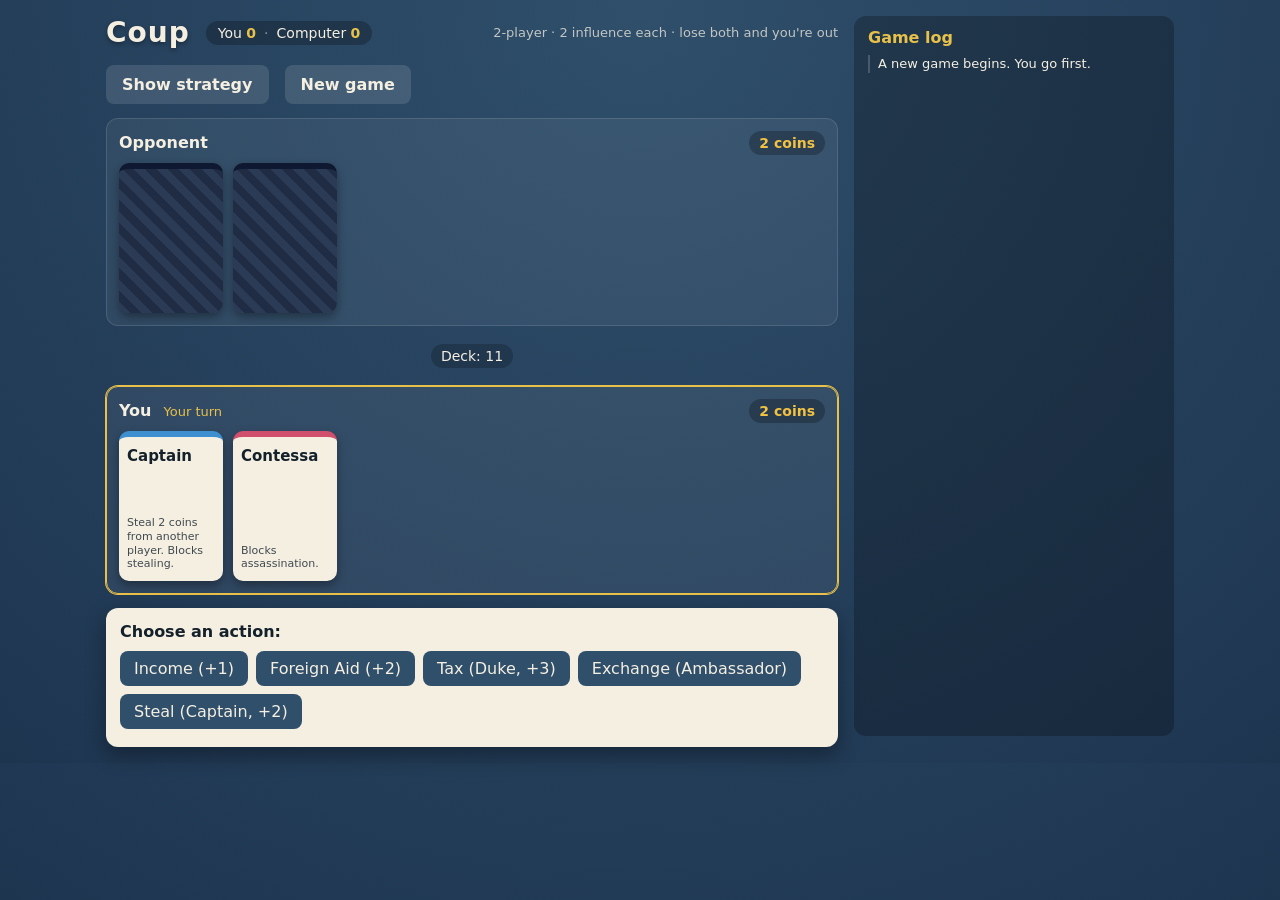
==== commit 8b5694b5: "Coup: fix search's first-move belief" ====
--- a/coup/index.html
+++ b/coup/index.html
@@ -1 +1 @@
-<!DOCTYPE html><html lang="en"><head><meta charSet="utf-8"/><meta name="viewport" content="width=device-width, initial-scale=1"/><link rel="stylesheet" href="/coup/_next/static/css/7452abae5ba56ae0.css" data-precedence="next"/><link rel="preload" as="script" fetchPriority="low" href="/coup/_next/static/chunks/webpack-d828b237a8eccf3f.js"/><script src="/coup/_next/static/chunks/fd9d1056-95542c12c8153870.js" async=""></script><script src="/coup/_next/static/chunks/23-82697db9ba3133ac.js" async=""></script><script src="/coup/_next/static/chunks/main-app-3fcb7fe4db516190.js" async=""></script><script src="/coup/_next/static/chunks/app/page-6dc645e36bc4e06f.js" async=""></script><title>Coup</title><meta name="description" content="Play Coup against a computer opponent."/><script src="/coup/_next/static/chunks/polyfills-78c92fac7aa8fdd8.js" noModule=""></script></head><body><main class="layout"><section class="board"><header class="header"><h1>Coup</h1><span class="header__sub">Dealing cards…</span></header></section></main><script src="/coup/_next/static/chunks/webpack-d828b237a8eccf3f.js" async=""></script><script>(self.__next_f=self.__next_f||[]).push([0]);self.__next_f.push([2,null])</script><script>self.__next_f.push([1,"1:HL[\"/coup/_next/static/css/7452abae5ba56ae0.css\",\"style\"]\n"])</script><script>self.__next_f.push([1,"2:I[5751,[],\"\"]\n4:I[505,[\"931\",\"static/chunks/app/page-6dc645e36bc4e06f.js\"],\"default\"]\n5:I[9275,[],\"\"]\n6:I[1343,[],\"\"]\n8:I[6130,[],\"\"]\n9:[]\n0:[[[\"$\",\"link\",\"0\",{\"rel\":\"stylesheet\",\"href\":\"/coup/_next/static/css/7452abae5ba56ae0.css\",\"precedence\":\"next\",\"crossOrigin\":\"$undefined\"}]],[\"$\",\"$L2\",null,{\"buildId\":\"VM9aVGvNcQcO2kNIfbjQt\",\"assetPrefix\":\"/coup\",\"initialCanonicalUrl\":\"/\",\"initialTree\":[\"\",{\"children\":[\"__PAGE__\",{}]},\"$undefined\",\"$undefined\",true],\"initialSeedData\":[\"\",{\"children\":[\"__PAGE__\",{},[[\"$L3\",[\"$\",\"$L4\",null,{}]],null],null]},[[\"$\",\"html\",null,{\"lang\":\"en\",\"children\":[\"$\",\"body\",null,{\"children\":[\"$\",\"$L5\",null,{\"parallelRouterKey\":\"children\",\"segmentPath\":[\"children\"],\"error\":\"$undefined\",\"errorStyles\":\"$undefined\",\"errorScripts\":\"$undefined\",\"template\":[\"$\",\"$L6\",null,{}],\"templateStyles\":\"$undefined\",\"templateScripts\":\"$undefined\",\"notFound\":[[\"$\",\"title\",null,{\"children\":\"404: This page could not be found.\"}],[\"$\",\"div\",null,{\"style\":{\"fontFamily\":\"system-ui,\\\"Segoe UI\\\",Roboto,Helvetica,Arial,sans-serif,\\\"Apple Color Emoji\\\",\\\"Segoe UI Emoji\\\"\",\"height\":\"100vh\",\"textAlign\":\"center\",\"display\":\"flex\",\"flexDirection\":\"column\",\"alignItems\":\"center\",\"justifyContent\":\"center\"},\"children\":[\"$\",\"div\",null,{\"children\":[[\"$\",\"style\",null,{\"dangerouslySetInnerHTML\":{\"__html\":\"body{color:#000;background:#fff;margin:0}.next-error-h1{border-right:1px solid rgba(0,0,0,.3)}@media (prefers-color-scheme:dark){body{color:#fff;background:#000}.next-error-h1{border-right:1px solid rgba(255,255,255,.3)}}\"}}],[\"$\",\"h1\",null,{\"className\":\"next-error-h1\",\"style\":{\"display\":\"inline-block\",\"margin\":\"0 20px 0 0\",\"padding\":\"0 23px 0 0\",\"fontSize\":24,\"fontWeight\":500,\"verticalAlign\":\"top\",\"lineHeight\":\"49px\"},\"children\":\"404\"}],[\"$\",\"div\",null,{\"style\":{\"display\":\"inline-block\"},\"children\":[\"$\",\"h2\",null,{\"style\":{\"fontSize\":14,\"fontWeight\":400,\"lineHeight\":\"49px\",\"margin\":0},\"children\":\"This page could not be found.\"}]}]]}]}]],\"notFoundStyles\":[],\"styles\":null}]}]}],null],null],\"couldBeIntercepted\":false,\"initialHea"])</script><script>self.__next_f.push([1,"d\":[null,\"$L7\"],\"globalErrorComponent\":\"$8\",\"missingSlots\":\"$W9\"}]]\n"])</script><script>self.__next_f.push([1,"7:[[\"$\",\"meta\",\"0\",{\"name\":\"viewport\",\"content\":\"width=device-width, initial-scale=1\"}],[\"$\",\"meta\",\"1\",{\"charSet\":\"utf-8\"}],[\"$\",\"title\",\"2\",{\"children\":\"Coup\"}],[\"$\",\"meta\",\"3\",{\"name\":\"description\",\"content\":\"Play Coup against a computer opponent.\"}]]\n3:null\n"])</script></body></html>+<!DOCTYPE html><html lang="en"><head><meta charSet="utf-8"/><meta name="viewport" content="width=device-width, initial-scale=1"/><link rel="stylesheet" href="/coup/_next/static/css/7452abae5ba56ae0.css" data-precedence="next"/><link rel="preload" as="script" fetchPriority="low" href="/coup/_next/static/chunks/webpack-d828b237a8eccf3f.js"/><script src="/coup/_next/static/chunks/fd9d1056-95542c12c8153870.js" async=""></script><script src="/coup/_next/static/chunks/23-82697db9ba3133ac.js" async=""></script><script src="/coup/_next/static/chunks/main-app-3fcb7fe4db516190.js" async=""></script><script src="/coup/_next/static/chunks/app/page-838e3e139972555b.js" async=""></script><title>Coup</title><meta name="description" content="Play Coup against a computer opponent."/><script src="/coup/_next/static/chunks/polyfills-78c92fac7aa8fdd8.js" noModule=""></script></head><body><main class="layout"><section class="board"><header class="header"><h1>Coup</h1><span class="header__sub">Dealing cards…</span></header></section></main><script src="/coup/_next/static/chunks/webpack-d828b237a8eccf3f.js" async=""></script><script>(self.__next_f=self.__next_f||[]).push([0]);self.__next_f.push([2,null])</script><script>self.__next_f.push([1,"1:HL[\"/coup/_next/static/css/7452abae5ba56ae0.css\",\"style\"]\n"])</script><script>self.__next_f.push([1,"2:I[5751,[],\"\"]\n4:I[505,[\"931\",\"static/chunks/app/page-838e3e139972555b.js\"],\"default\"]\n5:I[9275,[],\"\"]\n6:I[1343,[],\"\"]\n8:I[6130,[],\"\"]\n9:[]\n0:[[[\"$\",\"link\",\"0\",{\"rel\":\"stylesheet\",\"href\":\"/coup/_next/static/css/7452abae5ba56ae0.css\",\"precedence\":\"next\",\"crossOrigin\":\"$undefined\"}]],[\"$\",\"$L2\",null,{\"buildId\":\"8wSQwnTVoA_K13NCfdCzY\",\"assetPrefix\":\"/coup\",\"initialCanonicalUrl\":\"/\",\"initialTree\":[\"\",{\"children\":[\"__PAGE__\",{}]},\"$undefined\",\"$undefined\",true],\"initialSeedData\":[\"\",{\"children\":[\"__PAGE__\",{},[[\"$L3\",[\"$\",\"$L4\",null,{}]],null],null]},[[\"$\",\"html\",null,{\"lang\":\"en\",\"children\":[\"$\",\"body\",null,{\"children\":[\"$\",\"$L5\",null,{\"parallelRouterKey\":\"children\",\"segmentPath\":[\"children\"],\"error\":\"$undefined\",\"errorStyles\":\"$undefined\",\"errorScripts\":\"$undefined\",\"template\":[\"$\",\"$L6\",null,{}],\"templateStyles\":\"$undefined\",\"templateScripts\":\"$undefined\",\"notFound\":[[\"$\",\"title\",null,{\"children\":\"404: This page could not be found.\"}],[\"$\",\"div\",null,{\"style\":{\"fontFamily\":\"system-ui,\\\"Segoe UI\\\",Roboto,Helvetica,Arial,sans-serif,\\\"Apple Color Emoji\\\",\\\"Segoe UI Emoji\\\"\",\"height\":\"100vh\",\"textAlign\":\"center\",\"display\":\"flex\",\"flexDirection\":\"column\",\"alignItems\":\"center\",\"justifyContent\":\"center\"},\"children\":[\"$\",\"div\",null,{\"children\":[[\"$\",\"style\",null,{\"dangerouslySetInnerHTML\":{\"__html\":\"body{color:#000;background:#fff;margin:0}.next-error-h1{border-right:1px solid rgba(0,0,0,.3)}@media (prefers-color-scheme:dark){body{color:#fff;background:#000}.next-error-h1{border-right:1px solid rgba(255,255,255,.3)}}\"}}],[\"$\",\"h1\",null,{\"className\":\"next-error-h1\",\"style\":{\"display\":\"inline-block\",\"margin\":\"0 20px 0 0\",\"padding\":\"0 23px 0 0\",\"fontSize\":24,\"fontWeight\":500,\"verticalAlign\":\"top\",\"lineHeight\":\"49px\"},\"children\":\"404\"}],[\"$\",\"div\",null,{\"style\":{\"display\":\"inline-block\"},\"children\":[\"$\",\"h2\",null,{\"style\":{\"fontSize\":14,\"fontWeight\":400,\"lineHeight\":\"49px\",\"margin\":0},\"children\":\"This page could not be found.\"}]}]]}]}]],\"notFoundStyles\":[],\"styles\":null}]}]}],null],null],\"couldBeIntercepted\":false,\"initialHea"])</script><script>self.__next_f.push([1,"d\":[null,\"$L7\"],\"globalErrorComponent\":\"$8\",\"missingSlots\":\"$W9\"}]]\n"])</script><script>self.__next_f.push([1,"7:[[\"$\",\"meta\",\"0\",{\"name\":\"viewport\",\"content\":\"width=device-width, initial-scale=1\"}],[\"$\",\"meta\",\"1\",{\"charSet\":\"utf-8\"}],[\"$\",\"title\",\"2\",{\"children\":\"Coup\"}],[\"$\",\"meta\",\"3\",{\"name\":\"description\",\"content\":\"Play Coup against a computer opponent.\"}]]\n3:null\n"])</script></body></html>
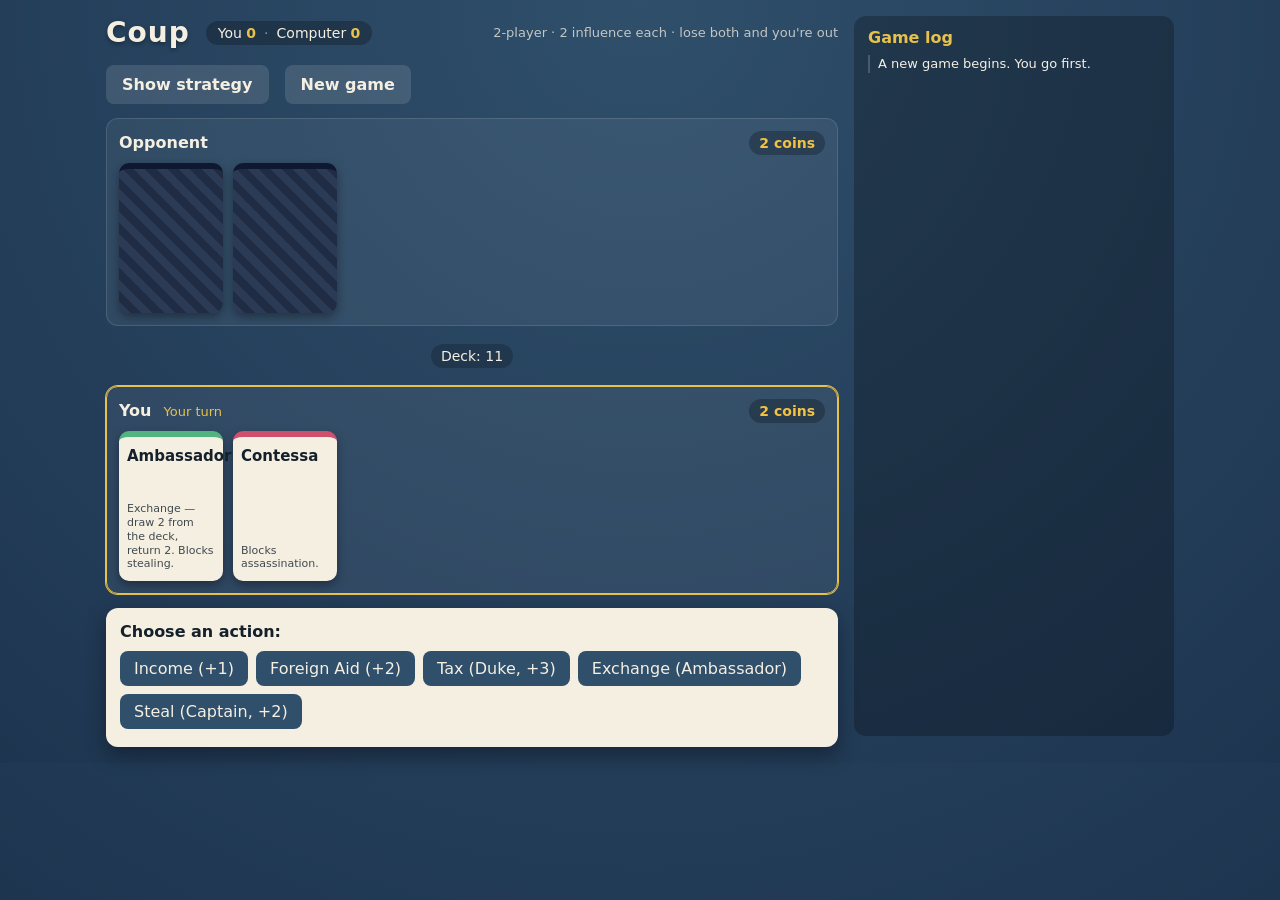
==== commit 21dcc873: "Coup: VR-MCCFR model" ====
--- a/coup/index.html
+++ b/coup/index.html
@@ -1 +1 @@
-<!DOCTYPE html><html lang="en"><head><meta charSet="utf-8"/><meta name="viewport" content="width=device-width, initial-scale=1"/><link rel="stylesheet" href="/coup/_next/static/css/7452abae5ba56ae0.css" data-precedence="next"/><link rel="preload" as="script" fetchPriority="low" href="/coup/_next/static/chunks/webpack-d828b237a8eccf3f.js"/><script src="/coup/_next/static/chunks/fd9d1056-95542c12c8153870.js" async=""></script><script src="/coup/_next/static/chunks/23-82697db9ba3133ac.js" async=""></script><script src="/coup/_next/static/chunks/main-app-3fcb7fe4db516190.js" async=""></script><script src="/coup/_next/static/chunks/app/page-838e3e139972555b.js" async=""></script><title>Coup</title><meta name="description" content="Play Coup against a computer opponent."/><script src="/coup/_next/static/chunks/polyfills-78c92fac7aa8fdd8.js" noModule=""></script></head><body><main class="layout"><section class="board"><header class="header"><h1>Coup</h1><span class="header__sub">Dealing cards…</span></header></section></main><script src="/coup/_next/static/chunks/webpack-d828b237a8eccf3f.js" async=""></script><script>(self.__next_f=self.__next_f||[]).push([0]);self.__next_f.push([2,null])</script><script>self.__next_f.push([1,"1:HL[\"/coup/_next/static/css/7452abae5ba56ae0.css\",\"style\"]\n"])</script><script>self.__next_f.push([1,"2:I[5751,[],\"\"]\n4:I[505,[\"931\",\"static/chunks/app/page-838e3e139972555b.js\"],\"default\"]\n5:I[9275,[],\"\"]\n6:I[1343,[],\"\"]\n8:I[6130,[],\"\"]\n9:[]\n0:[[[\"$\",\"link\",\"0\",{\"rel\":\"stylesheet\",\"href\":\"/coup/_next/static/css/7452abae5ba56ae0.css\",\"precedence\":\"next\",\"crossOrigin\":\"$undefined\"}]],[\"$\",\"$L2\",null,{\"buildId\":\"8wSQwnTVoA_K13NCfdCzY\",\"assetPrefix\":\"/coup\",\"initialCanonicalUrl\":\"/\",\"initialTree\":[\"\",{\"children\":[\"__PAGE__\",{}]},\"$undefined\",\"$undefined\",true],\"initialSeedData\":[\"\",{\"children\":[\"__PAGE__\",{},[[\"$L3\",[\"$\",\"$L4\",null,{}]],null],null]},[[\"$\",\"html\",null,{\"lang\":\"en\",\"children\":[\"$\",\"body\",null,{\"children\":[\"$\",\"$L5\",null,{\"parallelRouterKey\":\"children\",\"segmentPath\":[\"children\"],\"error\":\"$undefined\",\"errorStyles\":\"$undefined\",\"errorScripts\":\"$undefined\",\"template\":[\"$\",\"$L6\",null,{}],\"templateStyles\":\"$undefined\",\"templateScripts\":\"$undefined\",\"notFound\":[[\"$\",\"title\",null,{\"children\":\"404: This page could not be found.\"}],[\"$\",\"div\",null,{\"style\":{\"fontFamily\":\"system-ui,\\\"Segoe UI\\\",Roboto,Helvetica,Arial,sans-serif,\\\"Apple Color Emoji\\\",\\\"Segoe UI Emoji\\\"\",\"height\":\"100vh\",\"textAlign\":\"center\",\"display\":\"flex\",\"flexDirection\":\"column\",\"alignItems\":\"center\",\"justifyContent\":\"center\"},\"children\":[\"$\",\"div\",null,{\"children\":[[\"$\",\"style\",null,{\"dangerouslySetInnerHTML\":{\"__html\":\"body{color:#000;background:#fff;margin:0}.next-error-h1{border-right:1px solid rgba(0,0,0,.3)}@media (prefers-color-scheme:dark){body{color:#fff;background:#000}.next-error-h1{border-right:1px solid rgba(255,255,255,.3)}}\"}}],[\"$\",\"h1\",null,{\"className\":\"next-error-h1\",\"style\":{\"display\":\"inline-block\",\"margin\":\"0 20px 0 0\",\"padding\":\"0 23px 0 0\",\"fontSize\":24,\"fontWeight\":500,\"verticalAlign\":\"top\",\"lineHeight\":\"49px\"},\"children\":\"404\"}],[\"$\",\"div\",null,{\"style\":{\"display\":\"inline-block\"},\"children\":[\"$\",\"h2\",null,{\"style\":{\"fontSize\":14,\"fontWeight\":400,\"lineHeight\":\"49px\",\"margin\":0},\"children\":\"This page could not be found.\"}]}]]}]}]],\"notFoundStyles\":[],\"styles\":null}]}]}],null],null],\"couldBeIntercepted\":false,\"initialHea"])</script><script>self.__next_f.push([1,"d\":[null,\"$L7\"],\"globalErrorComponent\":\"$8\",\"missingSlots\":\"$W9\"}]]\n"])</script><script>self.__next_f.push([1,"7:[[\"$\",\"meta\",\"0\",{\"name\":\"viewport\",\"content\":\"width=device-width, initial-scale=1\"}],[\"$\",\"meta\",\"1\",{\"charSet\":\"utf-8\"}],[\"$\",\"title\",\"2\",{\"children\":\"Coup\"}],[\"$\",\"meta\",\"3\",{\"name\":\"description\",\"content\":\"Play Coup against a computer opponent.\"}]]\n3:null\n"])</script></body></html>+<!DOCTYPE html><html lang="en"><head><meta charSet="utf-8"/><meta name="viewport" content="width=device-width, initial-scale=1"/><link rel="stylesheet" href="/coup/_next/static/css/7452abae5ba56ae0.css" data-precedence="next"/><link rel="preload" as="script" fetchPriority="low" href="/coup/_next/static/chunks/webpack-d828b237a8eccf3f.js"/><script src="/coup/_next/static/chunks/fd9d1056-95542c12c8153870.js" async=""></script><script src="/coup/_next/static/chunks/23-82697db9ba3133ac.js" async=""></script><script src="/coup/_next/static/chunks/main-app-3fcb7fe4db516190.js" async=""></script><script src="/coup/_next/static/chunks/app/page-4a8a756a94b74e33.js" async=""></script><title>Coup</title><meta name="description" content="Play Coup against a computer opponent."/><script src="/coup/_next/static/chunks/polyfills-78c92fac7aa8fdd8.js" noModule=""></script></head><body><main class="layout"><section class="board"><header class="header"><h1>Coup</h1><span class="header__sub">Dealing cards…</span></header></section></main><script src="/coup/_next/static/chunks/webpack-d828b237a8eccf3f.js" async=""></script><script>(self.__next_f=self.__next_f||[]).push([0]);self.__next_f.push([2,null])</script><script>self.__next_f.push([1,"1:HL[\"/coup/_next/static/css/7452abae5ba56ae0.css\",\"style\"]\n"])</script><script>self.__next_f.push([1,"2:I[5751,[],\"\"]\n4:I[505,[\"931\",\"static/chunks/app/page-4a8a756a94b74e33.js\"],\"default\"]\n5:I[9275,[],\"\"]\n6:I[1343,[],\"\"]\n8:I[6130,[],\"\"]\n9:[]\n0:[[[\"$\",\"link\",\"0\",{\"rel\":\"stylesheet\",\"href\":\"/coup/_next/static/css/7452abae5ba56ae0.css\",\"precedence\":\"next\",\"crossOrigin\":\"$undefined\"}]],[\"$\",\"$L2\",null,{\"buildId\":\"ta2V0Ggorg69ZY0P_u4Ne\",\"assetPrefix\":\"/coup\",\"initialCanonicalUrl\":\"/\",\"initialTree\":[\"\",{\"children\":[\"__PAGE__\",{}]},\"$undefined\",\"$undefined\",true],\"initialSeedData\":[\"\",{\"children\":[\"__PAGE__\",{},[[\"$L3\",[\"$\",\"$L4\",null,{}]],null],null]},[[\"$\",\"html\",null,{\"lang\":\"en\",\"children\":[\"$\",\"body\",null,{\"children\":[\"$\",\"$L5\",null,{\"parallelRouterKey\":\"children\",\"segmentPath\":[\"children\"],\"error\":\"$undefined\",\"errorStyles\":\"$undefined\",\"errorScripts\":\"$undefined\",\"template\":[\"$\",\"$L6\",null,{}],\"templateStyles\":\"$undefined\",\"templateScripts\":\"$undefined\",\"notFound\":[[\"$\",\"title\",null,{\"children\":\"404: This page could not be found.\"}],[\"$\",\"div\",null,{\"style\":{\"fontFamily\":\"system-ui,\\\"Segoe UI\\\",Roboto,Helvetica,Arial,sans-serif,\\\"Apple Color Emoji\\\",\\\"Segoe UI Emoji\\\"\",\"height\":\"100vh\",\"textAlign\":\"center\",\"display\":\"flex\",\"flexDirection\":\"column\",\"alignItems\":\"center\",\"justifyContent\":\"center\"},\"children\":[\"$\",\"div\",null,{\"children\":[[\"$\",\"style\",null,{\"dangerouslySetInnerHTML\":{\"__html\":\"body{color:#000;background:#fff;margin:0}.next-error-h1{border-right:1px solid rgba(0,0,0,.3)}@media (prefers-color-scheme:dark){body{color:#fff;background:#000}.next-error-h1{border-right:1px solid rgba(255,255,255,.3)}}\"}}],[\"$\",\"h1\",null,{\"className\":\"next-error-h1\",\"style\":{\"display\":\"inline-block\",\"margin\":\"0 20px 0 0\",\"padding\":\"0 23px 0 0\",\"fontSize\":24,\"fontWeight\":500,\"verticalAlign\":\"top\",\"lineHeight\":\"49px\"},\"children\":\"404\"}],[\"$\",\"div\",null,{\"style\":{\"display\":\"inline-block\"},\"children\":[\"$\",\"h2\",null,{\"style\":{\"fontSize\":14,\"fontWeight\":400,\"lineHeight\":\"49px\",\"margin\":0},\"children\":\"This page could not be found.\"}]}]]}]}]],\"notFoundStyles\":[],\"styles\":null}]}]}],null],null],\"couldBeIntercepted\":false,\"initialHea"])</script><script>self.__next_f.push([1,"d\":[null,\"$L7\"],\"globalErrorComponent\":\"$8\",\"missingSlots\":\"$W9\"}]]\n"])</script><script>self.__next_f.push([1,"7:[[\"$\",\"meta\",\"0\",{\"name\":\"viewport\",\"content\":\"width=device-width, initial-scale=1\"}],[\"$\",\"meta\",\"1\",{\"charSet\":\"utf-8\"}],[\"$\",\"title\",\"2\",{\"children\":\"Coup\"}],[\"$\",\"meta\",\"3\",{\"name\":\"description\",\"content\":\"Play Coup against a computer opponent.\"}]]\n3:null\n"])</script></body></html>
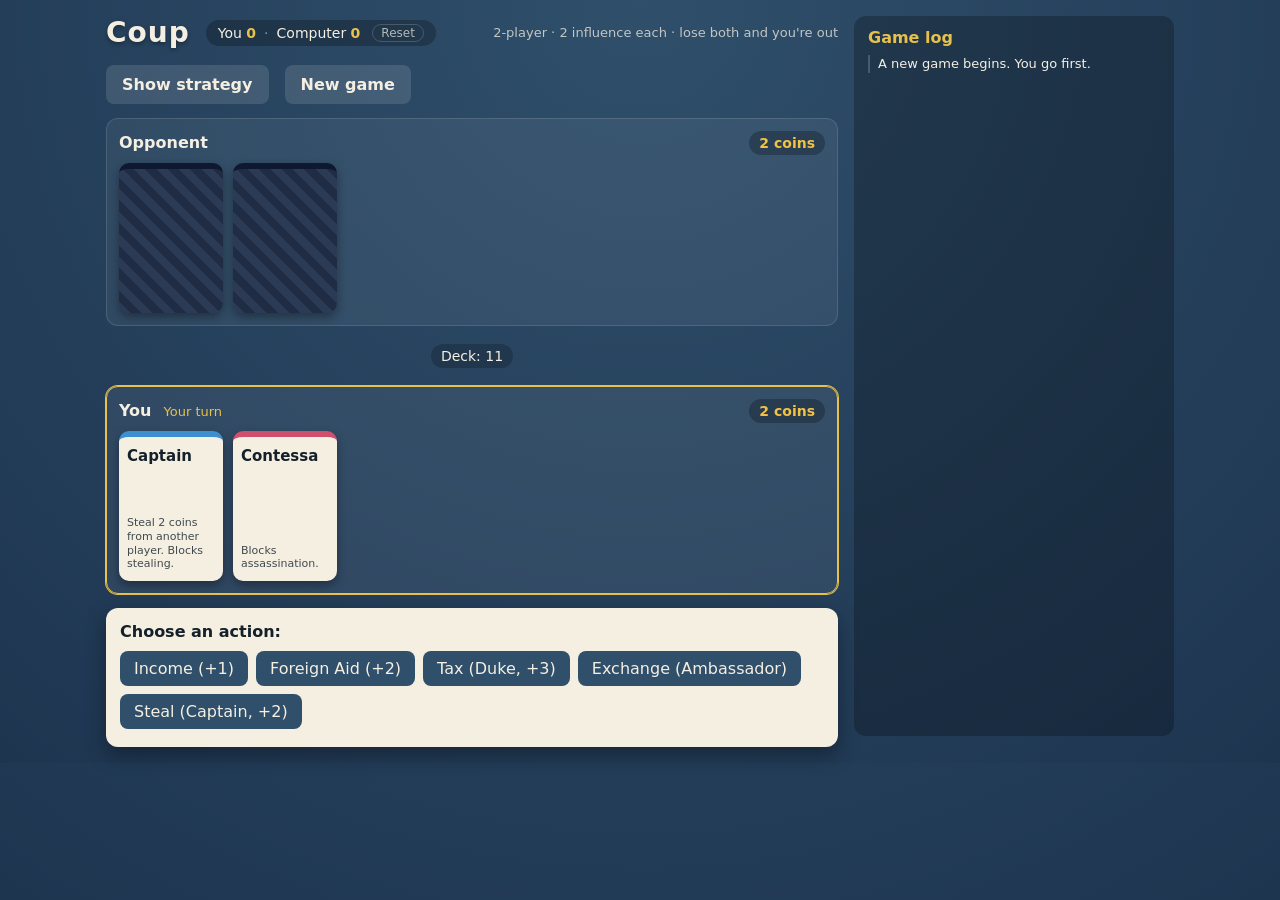
==== commit 81f07767: "Coup: reset button, alternating first player, no random fallback" ====
--- a/coup/index.html
+++ b/coup/index.html
@@ -1 +1 @@
-<!DOCTYPE html><html lang="en"><head><meta charSet="utf-8"/><meta name="viewport" content="width=device-width, initial-scale=1"/><link rel="stylesheet" href="/coup/_next/static/css/7452abae5ba56ae0.css" data-precedence="next"/><link rel="preload" as="script" fetchPriority="low" href="/coup/_next/static/chunks/webpack-d828b237a8eccf3f.js"/><script src="/coup/_next/static/chunks/fd9d1056-95542c12c8153870.js" async=""></script><script src="/coup/_next/static/chunks/23-82697db9ba3133ac.js" async=""></script><script src="/coup/_next/static/chunks/main-app-3fcb7fe4db516190.js" async=""></script><script src="/coup/_next/static/chunks/app/page-4a8a756a94b74e33.js" async=""></script><title>Coup</title><meta name="description" content="Play Coup against a computer opponent."/><script src="/coup/_next/static/chunks/polyfills-78c92fac7aa8fdd8.js" noModule=""></script></head><body><main class="layout"><section class="board"><header class="header"><h1>Coup</h1><span class="header__sub">Dealing cards…</span></header></section></main><script src="/coup/_next/static/chunks/webpack-d828b237a8eccf3f.js" async=""></script><script>(self.__next_f=self.__next_f||[]).push([0]);self.__next_f.push([2,null])</script><script>self.__next_f.push([1,"1:HL[\"/coup/_next/static/css/7452abae5ba56ae0.css\",\"style\"]\n"])</script><script>self.__next_f.push([1,"2:I[5751,[],\"\"]\n4:I[505,[\"931\",\"static/chunks/app/page-4a8a756a94b74e33.js\"],\"default\"]\n5:I[9275,[],\"\"]\n6:I[1343,[],\"\"]\n8:I[6130,[],\"\"]\n9:[]\n0:[[[\"$\",\"link\",\"0\",{\"rel\":\"stylesheet\",\"href\":\"/coup/_next/static/css/7452abae5ba56ae0.css\",\"precedence\":\"next\",\"crossOrigin\":\"$undefined\"}]],[\"$\",\"$L2\",null,{\"buildId\":\"ta2V0Ggorg69ZY0P_u4Ne\",\"assetPrefix\":\"/coup\",\"initialCanonicalUrl\":\"/\",\"initialTree\":[\"\",{\"children\":[\"__PAGE__\",{}]},\"$undefined\",\"$undefined\",true],\"initialSeedData\":[\"\",{\"children\":[\"__PAGE__\",{},[[\"$L3\",[\"$\",\"$L4\",null,{}]],null],null]},[[\"$\",\"html\",null,{\"lang\":\"en\",\"children\":[\"$\",\"body\",null,{\"children\":[\"$\",\"$L5\",null,{\"parallelRouterKey\":\"children\",\"segmentPath\":[\"children\"],\"error\":\"$undefined\",\"errorStyles\":\"$undefined\",\"errorScripts\":\"$undefined\",\"template\":[\"$\",\"$L6\",null,{}],\"templateStyles\":\"$undefined\",\"templateScripts\":\"$undefined\",\"notFound\":[[\"$\",\"title\",null,{\"children\":\"404: This page could not be found.\"}],[\"$\",\"div\",null,{\"style\":{\"fontFamily\":\"system-ui,\\\"Segoe UI\\\",Roboto,Helvetica,Arial,sans-serif,\\\"Apple Color Emoji\\\",\\\"Segoe UI Emoji\\\"\",\"height\":\"100vh\",\"textAlign\":\"center\",\"display\":\"flex\",\"flexDirection\":\"column\",\"alignItems\":\"center\",\"justifyContent\":\"center\"},\"children\":[\"$\",\"div\",null,{\"children\":[[\"$\",\"style\",null,{\"dangerouslySetInnerHTML\":{\"__html\":\"body{color:#000;background:#fff;margin:0}.next-error-h1{border-right:1px solid rgba(0,0,0,.3)}@media (prefers-color-scheme:dark){body{color:#fff;background:#000}.next-error-h1{border-right:1px solid rgba(255,255,255,.3)}}\"}}],[\"$\",\"h1\",null,{\"className\":\"next-error-h1\",\"style\":{\"display\":\"inline-block\",\"margin\":\"0 20px 0 0\",\"padding\":\"0 23px 0 0\",\"fontSize\":24,\"fontWeight\":500,\"verticalAlign\":\"top\",\"lineHeight\":\"49px\"},\"children\":\"404\"}],[\"$\",\"div\",null,{\"style\":{\"display\":\"inline-block\"},\"children\":[\"$\",\"h2\",null,{\"style\":{\"fontSize\":14,\"fontWeight\":400,\"lineHeight\":\"49px\",\"margin\":0},\"children\":\"This page could not be found.\"}]}]]}]}]],\"notFoundStyles\":[],\"styles\":null}]}]}],null],null],\"couldBeIntercepted\":false,\"initialHea"])</script><script>self.__next_f.push([1,"d\":[null,\"$L7\"],\"globalErrorComponent\":\"$8\",\"missingSlots\":\"$W9\"}]]\n"])</script><script>self.__next_f.push([1,"7:[[\"$\",\"meta\",\"0\",{\"name\":\"viewport\",\"content\":\"width=device-width, initial-scale=1\"}],[\"$\",\"meta\",\"1\",{\"charSet\":\"utf-8\"}],[\"$\",\"title\",\"2\",{\"children\":\"Coup\"}],[\"$\",\"meta\",\"3\",{\"name\":\"description\",\"content\":\"Play Coup against a computer opponent.\"}]]\n3:null\n"])</script></body></html>+<!DOCTYPE html><html lang="en"><head><meta charSet="utf-8"/><meta name="viewport" content="width=device-width, initial-scale=1"/><link rel="stylesheet" href="/coup/_next/static/css/4ec987377b4ff1ee.css" data-precedence="next"/><link rel="preload" as="script" fetchPriority="low" href="/coup/_next/static/chunks/webpack-d828b237a8eccf3f.js"/><script src="/coup/_next/static/chunks/fd9d1056-95542c12c8153870.js" async=""></script><script src="/coup/_next/static/chunks/23-82697db9ba3133ac.js" async=""></script><script src="/coup/_next/static/chunks/main-app-3fcb7fe4db516190.js" async=""></script><script src="/coup/_next/static/chunks/app/page-363d71f47179a7a5.js" async=""></script><title>Coup</title><meta name="description" content="Play Coup against a computer opponent."/><script src="/coup/_next/static/chunks/polyfills-78c92fac7aa8fdd8.js" noModule=""></script></head><body><main class="layout"><section class="board"><header class="header"><h1>Coup</h1><span class="header__sub">Dealing cards…</span></header></section></main><script src="/coup/_next/static/chunks/webpack-d828b237a8eccf3f.js" async=""></script><script>(self.__next_f=self.__next_f||[]).push([0]);self.__next_f.push([2,null])</script><script>self.__next_f.push([1,"1:HL[\"/coup/_next/static/css/4ec987377b4ff1ee.css\",\"style\"]\n"])</script><script>self.__next_f.push([1,"2:I[5751,[],\"\"]\n4:I[5582,[\"931\",\"static/chunks/app/page-363d71f47179a7a5.js\"],\"default\"]\n5:I[9275,[],\"\"]\n6:I[1343,[],\"\"]\n8:I[6130,[],\"\"]\n9:[]\n0:[[[\"$\",\"link\",\"0\",{\"rel\":\"stylesheet\",\"href\":\"/coup/_next/static/css/4ec987377b4ff1ee.css\",\"precedence\":\"next\",\"crossOrigin\":\"$undefined\"}]],[\"$\",\"$L2\",null,{\"buildId\":\"pzWbKIa0n2WSdVWlipww5\",\"assetPrefix\":\"/coup\",\"initialCanonicalUrl\":\"/\",\"initialTree\":[\"\",{\"children\":[\"__PAGE__\",{}]},\"$undefined\",\"$undefined\",true],\"initialSeedData\":[\"\",{\"children\":[\"__PAGE__\",{},[[\"$L3\",[\"$\",\"$L4\",null,{}]],null],null]},[[\"$\",\"html\",null,{\"lang\":\"en\",\"children\":[\"$\",\"body\",null,{\"children\":[\"$\",\"$L5\",null,{\"parallelRouterKey\":\"children\",\"segmentPath\":[\"children\"],\"error\":\"$undefined\",\"errorStyles\":\"$undefined\",\"errorScripts\":\"$undefined\",\"template\":[\"$\",\"$L6\",null,{}],\"templateStyles\":\"$undefined\",\"templateScripts\":\"$undefined\",\"notFound\":[[\"$\",\"title\",null,{\"children\":\"404: This page could not be found.\"}],[\"$\",\"div\",null,{\"style\":{\"fontFamily\":\"system-ui,\\\"Segoe UI\\\",Roboto,Helvetica,Arial,sans-serif,\\\"Apple Color Emoji\\\",\\\"Segoe UI Emoji\\\"\",\"height\":\"100vh\",\"textAlign\":\"center\",\"display\":\"flex\",\"flexDirection\":\"column\",\"alignItems\":\"center\",\"justifyContent\":\"center\"},\"children\":[\"$\",\"div\",null,{\"children\":[[\"$\",\"style\",null,{\"dangerouslySetInnerHTML\":{\"__html\":\"body{color:#000;background:#fff;margin:0}.next-error-h1{border-right:1px solid rgba(0,0,0,.3)}@media (prefers-color-scheme:dark){body{color:#fff;background:#000}.next-error-h1{border-right:1px solid rgba(255,255,255,.3)}}\"}}],[\"$\",\"h1\",null,{\"className\":\"next-error-h1\",\"style\":{\"display\":\"inline-block\",\"margin\":\"0 20px 0 0\",\"padding\":\"0 23px 0 0\",\"fontSize\":24,\"fontWeight\":500,\"verticalAlign\":\"top\",\"lineHeight\":\"49px\"},\"children\":\"404\"}],[\"$\",\"div\",null,{\"style\":{\"display\":\"inline-block\"},\"children\":[\"$\",\"h2\",null,{\"style\":{\"fontSize\":14,\"fontWeight\":400,\"lineHeight\":\"49px\",\"margin\":0},\"children\":\"This page could not be found.\"}]}]]}]}]],\"notFoundStyles\":[],\"styles\":null}]}]}],null],null],\"couldBeIntercepted\":false,\"initialHe"])</script><script>self.__next_f.push([1,"ad\":[null,\"$L7\"],\"globalErrorComponent\":\"$8\",\"missingSlots\":\"$W9\"}]]\n"])</script><script>self.__next_f.push([1,"7:[[\"$\",\"meta\",\"0\",{\"name\":\"viewport\",\"content\":\"width=device-width, initial-scale=1\"}],[\"$\",\"meta\",\"1\",{\"charSet\":\"utf-8\"}],[\"$\",\"title\",\"2\",{\"children\":\"Coup\"}],[\"$\",\"meta\",\"3\",{\"name\":\"description\",\"content\":\"Play Coup against a computer opponent.\"}]]\n3:null\n"])</script></body></html>
--- a/coup/_next/static/css/4ec987377b4ff1ee.css
+++ b/coup/_next/static/css/4ec987377b4ff1ee.css
@@ -0,0 +1 @@
+:root{--felt:#2f4f6b;--felt-dark:#1e3550;--ink:#14212b;--paper:#f5efe2;--gold:#e8c14a;--coin:#f3c243;--shadow:rgba(0,0,0,.35);--danger:#c0394a;--good:#51b37f}*{box-sizing:border-box}body,html{margin:0;padding:0;min-height:100%;font-family:ui-sans-serif,system-ui,-apple-system,Segoe UI,Roboto,Helvetica,Arial,sans-serif;color:var(--ink);background:radial-gradient(circle at 50% 0,var(--felt) 0,var(--felt-dark) 100%)}.layout{display:grid;grid-template-columns:minmax(0,1fr) 320px;grid-gap:16px;gap:16px;max-width:1100px;margin:0 auto;padding:16px}@media (max-width:860px){.layout{grid-template-columns:1fr}}.header{display:flex;align-items:center;gap:16px;flex-wrap:wrap;color:var(--paper)}.header h1{margin:0;font-size:28px;letter-spacing:1px;text-shadow:0 2px 4px var(--shadow)}.scoreboard{display:flex;align-items:center;gap:8px;padding:4px 12px;border-radius:999px;background:rgba(0,0,0,.25);font-size:14px}.scoreboard strong{color:var(--gold);font-feature-settings:"tnum";font-variant-numeric:tabular-nums}.scoreboard__sep{opacity:.5}.scoreboard__reset{margin-left:4px;padding:1px 8px;border:1px solid hsla(0,0%,100%,.25);border-radius:999px;background:transparent;color:inherit;font:inherit;font-size:12px;opacity:.7;cursor:pointer}.scoreboard__reset:hover{opacity:1;border-color:var(--gold)}.header__sub{opacity:.75;font-size:13px;margin-left:auto}.board{display:flex;flex-direction:column;gap:14px}.strip{background:hsla(0,0%,100%,.06);border:1px solid hsla(0,0%,100%,.12);border-radius:12px;padding:12px;color:var(--paper)}.strip--out{opacity:.55}.strip--turn{border-color:var(--gold);box-shadow:0 0 0 1px var(--gold)}.strip__info{display:flex;align-items:baseline;gap:12px;margin-bottom:8px;flex-wrap:wrap}.strip__label{font-weight:700;font-size:16px}.strip__status{font-size:13px;color:var(--gold)}.strip__coins{font-size:14px;margin-left:auto;background:rgba(0,0,0,.25);padding:4px 10px;border-radius:999px;color:var(--coin);font-weight:700;font-feature-settings:"tnum";font-variant-numeric:tabular-nums}.hand{display:flex;gap:10px;flex-wrap:wrap}.revealed{margin-top:10px}.revealed__cards{display:flex;gap:6px;flex-wrap:wrap}.pile__label{font-size:12px;opacity:.85;display:block;margin-bottom:4px}.muted{opacity:.5}.center{display:flex;align-items:center;gap:18px;flex-wrap:wrap;justify-content:center;color:var(--paper);padding:4px 0;font-size:14px}.center__chip{background:rgba(0,0,0,.2);padding:4px 10px;border-radius:999px}.card{position:relative;width:104px;height:150px;border-radius:10px;border:none;padding:10px 8px;text-align:left;background:var(--paper);color:var(--ink);box-shadow:0 4px 10px var(--shadow);display:flex;flex-direction:column;gap:6px;font:inherit;cursor:default;border-top:6px solid var(--gold)}.card--small{width:64px;height:92px;padding:6px;border-top-width:4px;gap:3px}.card__name{font-weight:800;font-size:15px}.card--small .card__name{font-size:11px;line-height:1.1}.card__effect{font-size:11px;line-height:1.25;opacity:.8;margin-top:auto}.card--lost{background:#d4cbb6;opacity:.75}.card--lost:after{content:"OUT";position:absolute;top:50%;left:0;right:0;text-align:center;font-weight:800;font-size:14px;color:var(--danger);letter-spacing:2px;transform:translateY(-50%)}.card--back{background:repeating-linear-gradient(45deg,#2b3a55,#2b3a55 8px,#1f2c44 0,#1f2c44 16px);border-top:6px solid #0e1830;color:transparent}.card--small.card--back{border-top-width:4px}.card--duke{border-top-color:#9c4fd0}.card--assassin{border-top-color:#1c1c1c}.card--captain{border-top-color:#3e8fd0}.card--ambassador{border-top-color:#51b37f}.card--contessa{border-top-color:#d04f6c}.card--selectable{cursor:pointer;transition:transform .12s ease,box-shadow .12s ease}.card--selectable:hover{transform:translateY(-8px);box-shadow:0 10px 18px var(--shadow)}.card--selected{outline:3px solid var(--gold)}.card--disabled{opacity:.45;cursor:not-allowed}.prompt{background:var(--paper);border-radius:12px;padding:14px;box-shadow:0 8px 20px var(--shadow)}.prompt p{margin:0 0 10px;font-weight:600}.prompt__choices{display:flex;flex-wrap:wrap;gap:8px;margin-bottom:4px}.choice{background:var(--felt);color:var(--paper);border:none;border-radius:8px;padding:8px 14px;font:inherit;cursor:pointer}.choice:hover{background:var(--felt-dark)}.choice--danger{background:var(--danger)}.choice--danger:hover{filter:brightness(.92)}.choice--good{background:var(--good);color:var(--ink)}.choice--good:hover{filter:brightness(.95)}.choice--disabled{opacity:.4;cursor:not-allowed}.choice__hint{display:inline-block;margin-left:8px;padding:1px 7px;border-radius:999px;background:rgba(0,0,0,.35);color:var(--gold);font-size:12px;font-weight:700;font-feature-settings:"tnum";font-variant-numeric:tabular-nums}.prompt p.prompt__note{margin:8px 0 0;font-size:12px;font-weight:400;opacity:.65}.cardpick{display:flex;flex-direction:column;align-items:center;gap:4px}.cardpick__pct{font-size:12px;font-weight:700;color:var(--gold);background:rgba(0,0,0,.35);padding:1px 8px;border-radius:999px;font-feature-settings:"tnum";font-variant-numeric:tabular-nums}.btn{background:var(--gold);color:var(--ink);border:none;border-radius:8px;padding:10px 16px;font:inherit;font-weight:700;cursor:pointer}.btn:hover{filter:brightness(1.05)}.btn--ghost{background:hsla(0,0%,100%,.12);color:var(--paper)}.btn--active{background:var(--gold);color:var(--ink)}.btn:disabled{opacity:.45;cursor:not-allowed}.overlay{position:fixed;inset:0;background:rgba(0,0,0,.55);display:flex;align-items:center;justify-content:center;padding:16px;z-index:10}.modal{background:var(--paper);border-radius:16px;padding:24px;max-width:460px;text-align:center;box-shadow:0 16px 40px var(--shadow)}.modal h2{margin:0 0 8px}.modal__buttons{display:flex;justify-content:center;gap:10px;margin-top:16px}.toast{position:fixed;top:18px;left:50%;z-index:20;max-width:min(80vw,460px);padding:11px 20px;border-radius:999px;background:rgba(20,30,25,.92);color:var(--paper);font-weight:600;font-size:15px;text-align:center;box-shadow:0 8px 22px var(--shadow);border-left:5px solid var(--gold);pointer-events:none;animation:toast-in-out 2.6s ease forwards}.toast--good{border-left-color:var(--good)}.toast--bad{border-left-color:var(--danger)}.toast--info{border-left-color:var(--gold)}@keyframes toast-in-out{0%{opacity:0;transform:translate(-50%,-14px)}8%{opacity:1;transform:translate(-50%)}85%{opacity:1;transform:translate(-50%)}to{opacity:0;transform:translate(-50%,-8px)}}.log{background:rgba(0,0,0,.25);border-radius:12px;padding:12px 14px;color:var(--paper);max-height:80vh;overflow:auto}.log h2{margin:0 0 8px;font-size:16px;color:var(--gold)}.log ol{list-style:none;margin:0;padding:0;display:flex;flex-direction:column;gap:6px;font-size:13px;line-height:1.35}.log li{border-left:2px solid hsla(0,0%,100%,.18);padding-left:8px}.log--private{border-left-color:var(--gold);color:var(--gold)}.exchange-pool{display:flex;gap:10px;flex-wrap:wrap;margin:6px 0 10px}.cardpick__pct b,.choice__hint b{font-weight:800}.cardpick__pct,.choice__hint{font-weight:500}.hint__win{opacity:.75}.cardpick__pct{max-width:110px;border-radius:8px;text-align:center;line-height:1.3}.modal__detail{font-size:12px;opacity:.6;word-break:break-word}
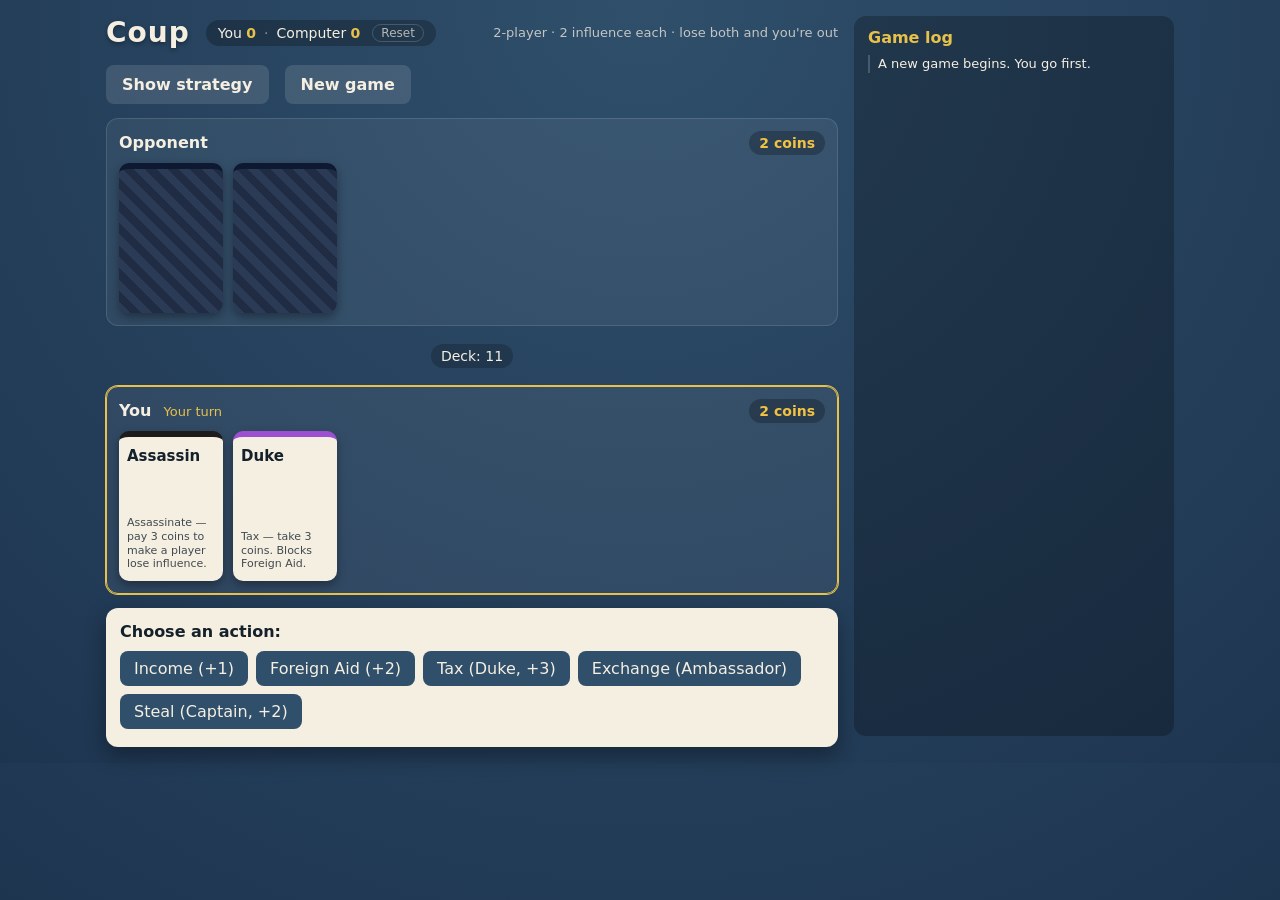
==== commit 39fd5c8a: "Coup: search-only strategy hints" ====
--- a/coup/index.html
+++ b/coup/index.html
@@ -1 +1 @@
-<!DOCTYPE html><html lang="en"><head><meta charSet="utf-8"/><meta name="viewport" content="width=device-width, initial-scale=1"/><link rel="stylesheet" href="/coup/_next/static/css/4ec987377b4ff1ee.css" data-precedence="next"/><link rel="preload" as="script" fetchPriority="low" href="/coup/_next/static/chunks/webpack-d828b237a8eccf3f.js"/><script src="/coup/_next/static/chunks/fd9d1056-95542c12c8153870.js" async=""></script><script src="/coup/_next/static/chunks/23-82697db9ba3133ac.js" async=""></script><script src="/coup/_next/static/chunks/main-app-3fcb7fe4db516190.js" async=""></script><script src="/coup/_next/static/chunks/app/page-363d71f47179a7a5.js" async=""></script><title>Coup</title><meta name="description" content="Play Coup against a computer opponent."/><script src="/coup/_next/static/chunks/polyfills-78c92fac7aa8fdd8.js" noModule=""></script></head><body><main class="layout"><section class="board"><header class="header"><h1>Coup</h1><span class="header__sub">Dealing cards…</span></header></section></main><script src="/coup/_next/static/chunks/webpack-d828b237a8eccf3f.js" async=""></script><script>(self.__next_f=self.__next_f||[]).push([0]);self.__next_f.push([2,null])</script><script>self.__next_f.push([1,"1:HL[\"/coup/_next/static/css/4ec987377b4ff1ee.css\",\"style\"]\n"])</script><script>self.__next_f.push([1,"2:I[5751,[],\"\"]\n4:I[5582,[\"931\",\"static/chunks/app/page-363d71f47179a7a5.js\"],\"default\"]\n5:I[9275,[],\"\"]\n6:I[1343,[],\"\"]\n8:I[6130,[],\"\"]\n9:[]\n0:[[[\"$\",\"link\",\"0\",{\"rel\":\"stylesheet\",\"href\":\"/coup/_next/static/css/4ec987377b4ff1ee.css\",\"precedence\":\"next\",\"crossOrigin\":\"$undefined\"}]],[\"$\",\"$L2\",null,{\"buildId\":\"pzWbKIa0n2WSdVWlipww5\",\"assetPrefix\":\"/coup\",\"initialCanonicalUrl\":\"/\",\"initialTree\":[\"\",{\"children\":[\"__PAGE__\",{}]},\"$undefined\",\"$undefined\",true],\"initialSeedData\":[\"\",{\"children\":[\"__PAGE__\",{},[[\"$L3\",[\"$\",\"$L4\",null,{}]],null],null]},[[\"$\",\"html\",null,{\"lang\":\"en\",\"children\":[\"$\",\"body\",null,{\"children\":[\"$\",\"$L5\",null,{\"parallelRouterKey\":\"children\",\"segmentPath\":[\"children\"],\"error\":\"$undefined\",\"errorStyles\":\"$undefined\",\"errorScripts\":\"$undefined\",\"template\":[\"$\",\"$L6\",null,{}],\"templateStyles\":\"$undefined\",\"templateScripts\":\"$undefined\",\"notFound\":[[\"$\",\"title\",null,{\"children\":\"404: This page could not be found.\"}],[\"$\",\"div\",null,{\"style\":{\"fontFamily\":\"system-ui,\\\"Segoe UI\\\",Roboto,Helvetica,Arial,sans-serif,\\\"Apple Color Emoji\\\",\\\"Segoe UI Emoji\\\"\",\"height\":\"100vh\",\"textAlign\":\"center\",\"display\":\"flex\",\"flexDirection\":\"column\",\"alignItems\":\"center\",\"justifyContent\":\"center\"},\"children\":[\"$\",\"div\",null,{\"children\":[[\"$\",\"style\",null,{\"dangerouslySetInnerHTML\":{\"__html\":\"body{color:#000;background:#fff;margin:0}.next-error-h1{border-right:1px solid rgba(0,0,0,.3)}@media (prefers-color-scheme:dark){body{color:#fff;background:#000}.next-error-h1{border-right:1px solid rgba(255,255,255,.3)}}\"}}],[\"$\",\"h1\",null,{\"className\":\"next-error-h1\",\"style\":{\"display\":\"inline-block\",\"margin\":\"0 20px 0 0\",\"padding\":\"0 23px 0 0\",\"fontSize\":24,\"fontWeight\":500,\"verticalAlign\":\"top\",\"lineHeight\":\"49px\"},\"children\":\"404\"}],[\"$\",\"div\",null,{\"style\":{\"display\":\"inline-block\"},\"children\":[\"$\",\"h2\",null,{\"style\":{\"fontSize\":14,\"fontWeight\":400,\"lineHeight\":\"49px\",\"margin\":0},\"children\":\"This page could not be found.\"}]}]]}]}]],\"notFoundStyles\":[],\"styles\":null}]}]}],null],null],\"couldBeIntercepted\":false,\"initialHe"])</script><script>self.__next_f.push([1,"ad\":[null,\"$L7\"],\"globalErrorComponent\":\"$8\",\"missingSlots\":\"$W9\"}]]\n"])</script><script>self.__next_f.push([1,"7:[[\"$\",\"meta\",\"0\",{\"name\":\"viewport\",\"content\":\"width=device-width, initial-scale=1\"}],[\"$\",\"meta\",\"1\",{\"charSet\":\"utf-8\"}],[\"$\",\"title\",\"2\",{\"children\":\"Coup\"}],[\"$\",\"meta\",\"3\",{\"name\":\"description\",\"content\":\"Play Coup against a computer opponent.\"}]]\n3:null\n"])</script></body></html>+<!DOCTYPE html><html lang="en"><head><meta charSet="utf-8"/><meta name="viewport" content="width=device-width, initial-scale=1"/><link rel="stylesheet" href="/coup/_next/static/css/924374eb05aea1cf.css" data-precedence="next"/><link rel="preload" as="script" fetchPriority="low" href="/coup/_next/static/chunks/webpack-d828b237a8eccf3f.js"/><script src="/coup/_next/static/chunks/fd9d1056-95542c12c8153870.js" async=""></script><script src="/coup/_next/static/chunks/23-82697db9ba3133ac.js" async=""></script><script src="/coup/_next/static/chunks/main-app-3fcb7fe4db516190.js" async=""></script><script src="/coup/_next/static/chunks/app/page-fb59030d301a53aa.js" async=""></script><title>Coup</title><meta name="description" content="Play Coup against a computer opponent."/><script src="/coup/_next/static/chunks/polyfills-78c92fac7aa8fdd8.js" noModule=""></script></head><body><main class="layout"><section class="board"><header class="header"><h1>Coup</h1><span class="header__sub">Dealing cards…</span></header></section></main><script src="/coup/_next/static/chunks/webpack-d828b237a8eccf3f.js" async=""></script><script>(self.__next_f=self.__next_f||[]).push([0]);self.__next_f.push([2,null])</script><script>self.__next_f.push([1,"1:HL[\"/coup/_next/static/css/924374eb05aea1cf.css\",\"style\"]\n"])</script><script>self.__next_f.push([1,"2:I[5751,[],\"\"]\n4:I[5582,[\"931\",\"static/chunks/app/page-fb59030d301a53aa.js\"],\"default\"]\n5:I[9275,[],\"\"]\n6:I[1343,[],\"\"]\n8:I[6130,[],\"\"]\n9:[]\n0:[[[\"$\",\"link\",\"0\",{\"rel\":\"stylesheet\",\"href\":\"/coup/_next/static/css/924374eb05aea1cf.css\",\"precedence\":\"next\",\"crossOrigin\":\"$undefined\"}]],[\"$\",\"$L2\",null,{\"buildId\":\"2GOUs_UxoMttyYQdYbypd\",\"assetPrefix\":\"/coup\",\"initialCanonicalUrl\":\"/\",\"initialTree\":[\"\",{\"children\":[\"__PAGE__\",{}]},\"$undefined\",\"$undefined\",true],\"initialSeedData\":[\"\",{\"children\":[\"__PAGE__\",{},[[\"$L3\",[\"$\",\"$L4\",null,{}]],null],null]},[[\"$\",\"html\",null,{\"lang\":\"en\",\"children\":[\"$\",\"body\",null,{\"children\":[\"$\",\"$L5\",null,{\"parallelRouterKey\":\"children\",\"segmentPath\":[\"children\"],\"error\":\"$undefined\",\"errorStyles\":\"$undefined\",\"errorScripts\":\"$undefined\",\"template\":[\"$\",\"$L6\",null,{}],\"templateStyles\":\"$undefined\",\"templateScripts\":\"$undefined\",\"notFound\":[[\"$\",\"title\",null,{\"children\":\"404: This page could not be found.\"}],[\"$\",\"div\",null,{\"style\":{\"fontFamily\":\"system-ui,\\\"Segoe UI\\\",Roboto,Helvetica,Arial,sans-serif,\\\"Apple Color Emoji\\\",\\\"Segoe UI Emoji\\\"\",\"height\":\"100vh\",\"textAlign\":\"center\",\"display\":\"flex\",\"flexDirection\":\"column\",\"alignItems\":\"center\",\"justifyContent\":\"center\"},\"children\":[\"$\",\"div\",null,{\"children\":[[\"$\",\"style\",null,{\"dangerouslySetInnerHTML\":{\"__html\":\"body{color:#000;background:#fff;margin:0}.next-error-h1{border-right:1px solid rgba(0,0,0,.3)}@media (prefers-color-scheme:dark){body{color:#fff;background:#000}.next-error-h1{border-right:1px solid rgba(255,255,255,.3)}}\"}}],[\"$\",\"h1\",null,{\"className\":\"next-error-h1\",\"style\":{\"display\":\"inline-block\",\"margin\":\"0 20px 0 0\",\"padding\":\"0 23px 0 0\",\"fontSize\":24,\"fontWeight\":500,\"verticalAlign\":\"top\",\"lineHeight\":\"49px\"},\"children\":\"404\"}],[\"$\",\"div\",null,{\"style\":{\"display\":\"inline-block\"},\"children\":[\"$\",\"h2\",null,{\"style\":{\"fontSize\":14,\"fontWeight\":400,\"lineHeight\":\"49px\",\"margin\":0},\"children\":\"This page could not be found.\"}]}]]}]}]],\"notFoundStyles\":[],\"styles\":null}]}]}],null],null],\"couldBeIntercepted\":false,\"initialHe"])</script><script>self.__next_f.push([1,"ad\":[null,\"$L7\"],\"globalErrorComponent\":\"$8\",\"missingSlots\":\"$W9\"}]]\n"])</script><script>self.__next_f.push([1,"7:[[\"$\",\"meta\",\"0\",{\"name\":\"viewport\",\"content\":\"width=device-width, initial-scale=1\"}],[\"$\",\"meta\",\"1\",{\"charSet\":\"utf-8\"}],[\"$\",\"title\",\"2\",{\"children\":\"Coup\"}],[\"$\",\"meta\",\"3\",{\"name\":\"description\",\"content\":\"Play Coup against a computer opponent.\"}]]\n3:null\n"])</script></body></html>
--- a/coup/_next/static/css/924374eb05aea1cf.css
+++ b/coup/_next/static/css/924374eb05aea1cf.css
@@ -0,0 +1 @@
+:root{--felt:#2f4f6b;--felt-dark:#1e3550;--ink:#14212b;--paper:#f5efe2;--gold:#e8c14a;--coin:#f3c243;--shadow:rgba(0,0,0,.35);--danger:#c0394a;--good:#51b37f}*{box-sizing:border-box}body,html{margin:0;padding:0;min-height:100%;font-family:ui-sans-serif,system-ui,-apple-system,Segoe UI,Roboto,Helvetica,Arial,sans-serif;color:var(--ink);background:radial-gradient(circle at 50% 0,var(--felt) 0,var(--felt-dark) 100%)}.layout{display:grid;grid-template-columns:minmax(0,1fr) 320px;grid-gap:16px;gap:16px;max-width:1100px;margin:0 auto;padding:16px}@media (max-width:860px){.layout{grid-template-columns:1fr}}.header{display:flex;align-items:center;gap:16px;flex-wrap:wrap;color:var(--paper)}.header h1{margin:0;font-size:28px;letter-spacing:1px;text-shadow:0 2px 4px var(--shadow)}.scoreboard{display:flex;align-items:center;gap:8px;padding:4px 12px;border-radius:999px;background:rgba(0,0,0,.25);font-size:14px}.scoreboard strong{color:var(--gold);font-feature-settings:"tnum";font-variant-numeric:tabular-nums}.scoreboard__sep{opacity:.5}.scoreboard__reset{margin-left:4px;padding:1px 8px;border:1px solid hsla(0,0%,100%,.25);border-radius:999px;background:transparent;color:inherit;font:inherit;font-size:12px;opacity:.7;cursor:pointer}.scoreboard__reset:hover{opacity:1;border-color:var(--gold)}.header__sub{opacity:.75;font-size:13px;margin-left:auto}.board{display:flex;flex-direction:column;gap:14px}.strip{background:hsla(0,0%,100%,.06);border:1px solid hsla(0,0%,100%,.12);border-radius:12px;padding:12px;color:var(--paper)}.strip--out{opacity:.55}.strip--turn{border-color:var(--gold);box-shadow:0 0 0 1px var(--gold)}.strip__info{display:flex;align-items:baseline;gap:12px;margin-bottom:8px;flex-wrap:wrap}.strip__label{font-weight:700;font-size:16px}.strip__status{font-size:13px;color:var(--gold)}.strip__coins{font-size:14px;margin-left:auto;background:rgba(0,0,0,.25);padding:4px 10px;border-radius:999px;color:var(--coin);font-weight:700;font-feature-settings:"tnum";font-variant-numeric:tabular-nums}.hand{display:flex;gap:10px;flex-wrap:wrap}.revealed{margin-top:10px}.revealed__cards{display:flex;gap:6px;flex-wrap:wrap}.pile__label{font-size:12px;opacity:.85;display:block;margin-bottom:4px}.muted{opacity:.5}.center{display:flex;align-items:center;gap:18px;flex-wrap:wrap;justify-content:center;color:var(--paper);padding:4px 0;font-size:14px}.center__chip{background:rgba(0,0,0,.2);padding:4px 10px;border-radius:999px}.card{position:relative;width:104px;height:150px;border-radius:10px;border:none;padding:10px 8px;text-align:left;background:var(--paper);color:var(--ink);box-shadow:0 4px 10px var(--shadow);display:flex;flex-direction:column;gap:6px;font:inherit;cursor:default;border-top:6px solid var(--gold)}.card--small{width:64px;height:92px;padding:6px;border-top-width:4px;gap:3px}.card__name{font-weight:800;font-size:15px}.card--small .card__name{font-size:11px;line-height:1.1}.card__effect{font-size:11px;line-height:1.25;opacity:.8;margin-top:auto}.card--lost{background:#d4cbb6;opacity:.75}.card--lost:after{content:"OUT";position:absolute;top:50%;left:0;right:0;text-align:center;font-weight:800;font-size:14px;color:var(--danger);letter-spacing:2px;transform:translateY(-50%)}.card--back{background:repeating-linear-gradient(45deg,#2b3a55,#2b3a55 8px,#1f2c44 0,#1f2c44 16px);border-top:6px solid #0e1830;color:transparent}.card--small.card--back{border-top-width:4px}.card--duke{border-top-color:#9c4fd0}.card--assassin{border-top-color:#1c1c1c}.card--captain{border-top-color:#3e8fd0}.card--ambassador{border-top-color:#51b37f}.card--contessa{border-top-color:#d04f6c}.card--selectable{cursor:pointer;transition:transform .12s ease,box-shadow .12s ease}.card--selectable:hover{transform:translateY(-8px);box-shadow:0 10px 18px var(--shadow)}.card--selected{outline:3px solid var(--gold)}.card--disabled{opacity:.45;cursor:not-allowed}.prompt{background:var(--paper);border-radius:12px;padding:14px;box-shadow:0 8px 20px var(--shadow)}.prompt p{margin:0 0 10px;font-weight:600}.prompt__choices{display:flex;flex-wrap:wrap;gap:8px;margin-bottom:4px}.choice{background:var(--felt);color:var(--paper);border:none;border-radius:8px;padding:8px 14px;font:inherit;cursor:pointer}.choice:hover{background:var(--felt-dark)}.choice--danger{background:var(--danger)}.choice--danger:hover{filter:brightness(.92)}.choice--good{background:var(--good);color:var(--ink)}.choice--good:hover{filter:brightness(.95)}.choice--disabled{opacity:.4;cursor:not-allowed}.choice__hint{display:inline-block;margin-left:8px;padding:1px 7px;border-radius:999px;background:rgba(0,0,0,.35);color:var(--gold);font-size:12px;font-weight:700;font-feature-settings:"tnum";font-variant-numeric:tabular-nums}.prompt p.prompt__note{margin:8px 0 0;font-size:12px;font-weight:400;opacity:.65}.cardpick{display:flex;flex-direction:column;align-items:center;gap:4px}.cardpick__pct{font-size:12px;font-weight:700;color:var(--gold);background:rgba(0,0,0,.35);padding:1px 8px;border-radius:999px;font-feature-settings:"tnum";font-variant-numeric:tabular-nums}.btn{background:var(--gold);color:var(--ink);border:none;border-radius:8px;padding:10px 16px;font:inherit;font-weight:700;cursor:pointer}.btn:hover{filter:brightness(1.05)}.btn--ghost{background:hsla(0,0%,100%,.12);color:var(--paper)}.btn--active{background:var(--gold);color:var(--ink)}.btn:disabled{opacity:.45;cursor:not-allowed}.overlay{position:fixed;inset:0;background:rgba(0,0,0,.55);display:flex;align-items:center;justify-content:center;padding:16px;z-index:10}.modal{background:var(--paper);border-radius:16px;padding:24px;max-width:460px;text-align:center;box-shadow:0 16px 40px var(--shadow)}.modal h2{margin:0 0 8px}.modal__buttons{display:flex;justify-content:center;gap:10px;margin-top:16px}.toast{position:fixed;top:18px;left:50%;z-index:20;max-width:min(80vw,460px);padding:11px 20px;border-radius:999px;background:rgba(20,30,25,.92);color:var(--paper);font-weight:600;font-size:15px;text-align:center;box-shadow:0 8px 22px var(--shadow);border-left:5px solid var(--gold);pointer-events:none;animation:toast-in-out 2.6s ease forwards}.toast--good{border-left-color:var(--good)}.toast--bad{border-left-color:var(--danger)}.toast--info{border-left-color:var(--gold)}@keyframes toast-in-out{0%{opacity:0;transform:translate(-50%,-14px)}8%{opacity:1;transform:translate(-50%)}85%{opacity:1;transform:translate(-50%)}to{opacity:0;transform:translate(-50%,-8px)}}.log{background:rgba(0,0,0,.25);border-radius:12px;padding:12px 14px;color:var(--paper);max-height:80vh;overflow:auto}.log h2{margin:0 0 8px;font-size:16px;color:var(--gold)}.log ol{list-style:none;margin:0;padding:0;display:flex;flex-direction:column;gap:6px;font-size:13px;line-height:1.35}.log li{border-left:2px solid hsla(0,0%,100%,.18);padding-left:8px}.log--private{border-left-color:var(--gold);color:var(--gold)}.exchange-pool{display:flex;gap:10px;flex-wrap:wrap;margin:6px 0 10px}.modal__detail{font-size:12px;opacity:.6;word-break:break-word}
